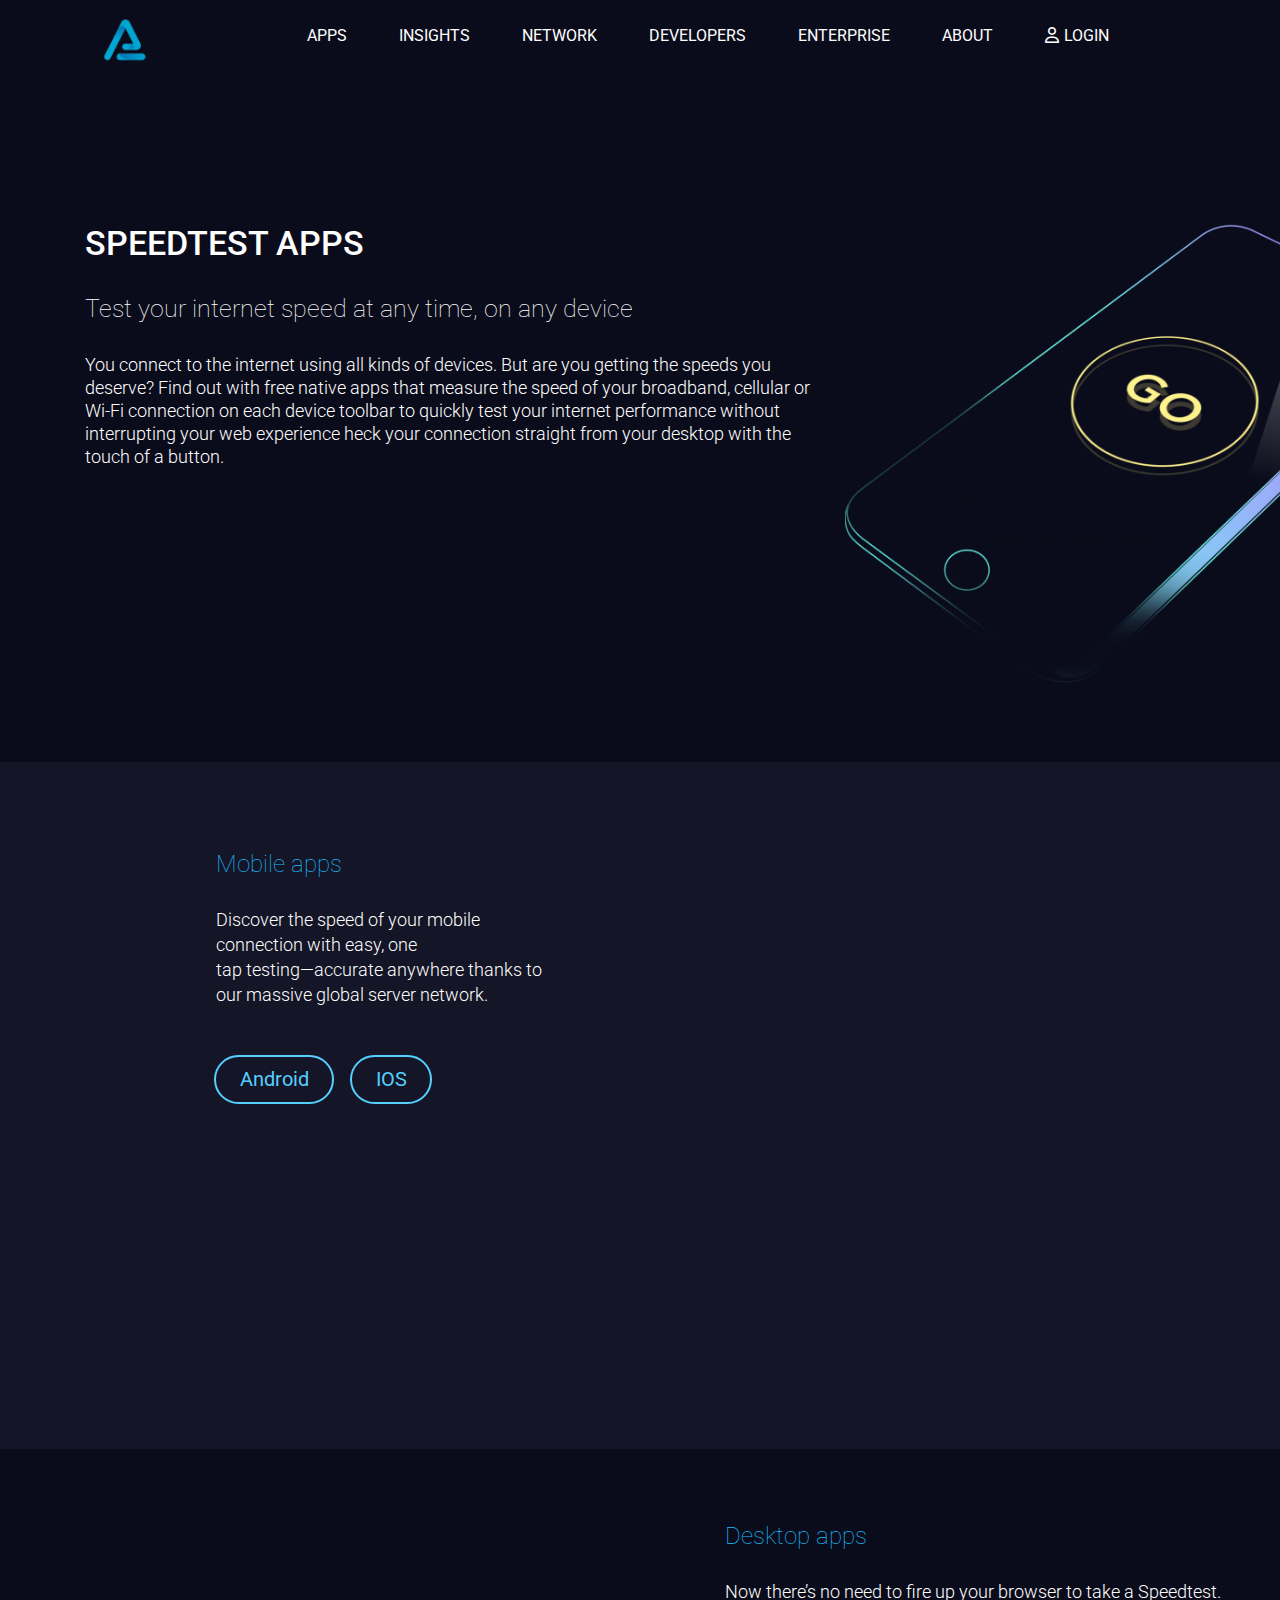
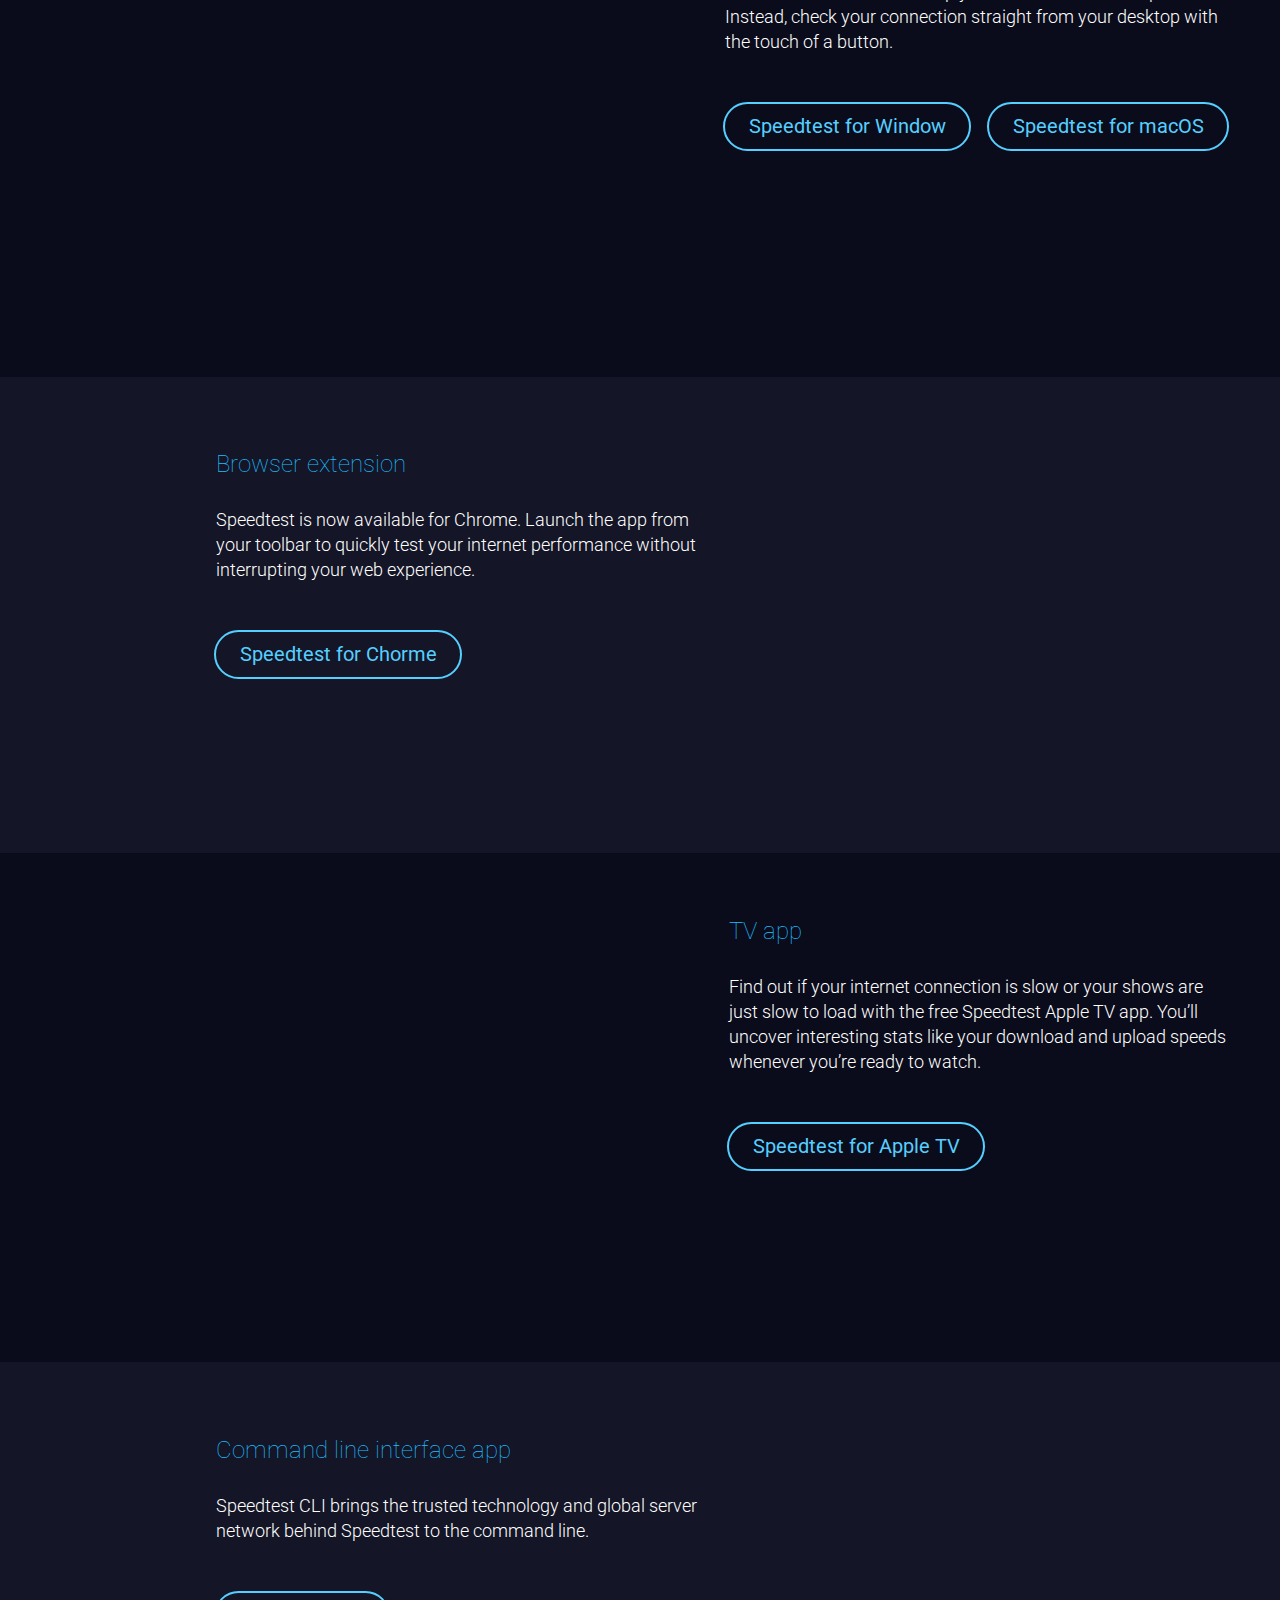
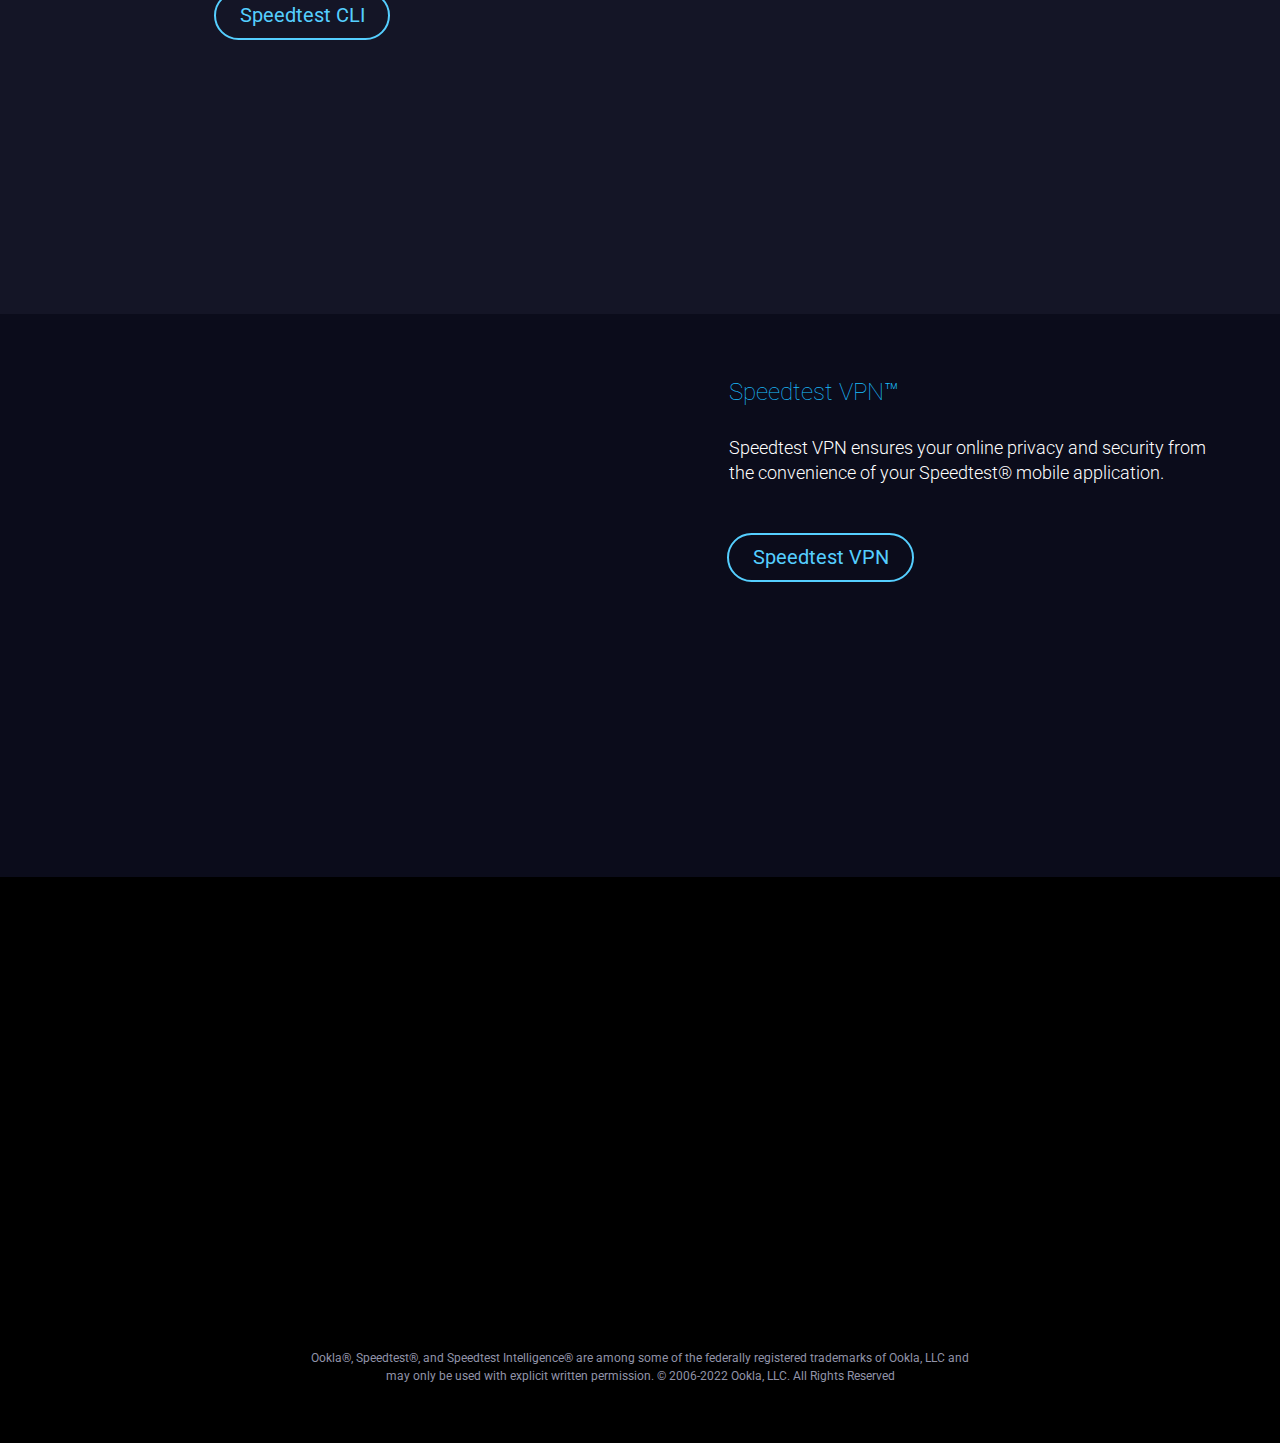
==== index.html @ 45ca272a "upload" ====
<!DOCTYPE html>
<html lang="en">

<head>
    <meta charset="UTF-8">
    <meta http-equiv="X-UA-Compatible" content="IE=edge">
    <meta name="viewport" content="width=device-width, initial-scale=1.0">
    <link rel="stylesheet" href="https://stackpath.bootstrapcdn.com/bootstrap/4.3.1/css/bootstrap.min.css" integrity="sha384-ggOyR0iXCbMQv3Xipma34MD+dH/1fQ784/j6cY/iJTQUOhcWr7x9JvoRxT2MZw1T" crossorigin="anonymous">
    <link href="https://unpkg.com/aos@2.3.1/dist/aos.css" rel="stylesheet">
    <link rel="preconnect" href="https://fonts.googleapis.com">
    <link rel="preconnect" href="https://fonts.gstatic.com" crossorigin>
    <link href="https://fonts.googleapis.com/css2?family=Roboto+Mono:ital,wght@0,100;0,700;1,100;1,600&family=Roboto:ital,wght@0,300;0,400;0,500;1,400&display=swap" rel="stylesheet">
    <link rel="stylesheet" href="https://cdnjs.cloudflare.com/ajax/libs/font-awesome/6.0.0-beta3/css/all.min.css">
    <link rel="stylesheet" href="asset/fonts/themify-icons/themify-icons.css">
    <script src="https://code.jquery.com/jquery-3.5.1.js"></script>
    <link rel="stylesheet" href="asset/css/reset.css">
    <link rel="stylesheet" href="asset/css/base.css">
    <link rel="stylesheet" href="asset/css/main.css">
    <link rel="stylesheet" href="asset/css/responsive.css">
    <script type="text/javascript" src="asset/js/app.js"></script>


    <title>Document</title>
</head>

<body>
    <div class="wrapper">
        <div class="header">
            <div class="container">
                <!-- <div class="row"> -->
                <div id="toggle" class="">
                    <i class="fa-solid fa-bars"></i>

                </div>
                <nav class="navbar">
                    <a href="index.html"> <img src="asset/img/icon.png" alt="" class="logo"></a>
                    <ul class="header__navbar">
                        <li class="header__navbar-item">
                            <a href="" class="header__navbar-item__link">apps
                            </a>
                            <ul class="category-list">
                                <li class="category-list__item"><a href="ios.html" class="category-list__item__link">IOS</a> </li>
                                <li class="category-list__item"><a href="android.html" class="category-list__item__link">Android</a> </li>
                                <li class="category-list__item"><a href="" class="category-list__item__link">Mac</a> </li>
                                <li class="category-list__item"><a href="" class="category-list__item__link">Windows</a> </li>
                                <li class="category-list__item"><a href="" class="category-list__item__link">Chrome</a> </li>
                                <li class="category-list__item"><a href="" class="category-list__item__link">Apple TV</a> </li>
                                <li class="category-list__item"><a href="" class="category-list__item__link">CLI</a> </li>
                                <li class="category-list__item"><a href="" class="category-list__item__link">VPN</a> </li>
                            </ul>

                        </li>
                        <li class="header__navbar-item"><a href="" class="header__navbar-item__link">insights
                        </a>
                            <ul class="category-list">
                                <li class="category-list__item"><a href="" class="category-list__item__link">Blogg</a> </li>
                                <li class="category-list__item"><a href="" class="category-list__item__link">Global Index</a> </li>
                                <li class="category-list__item"><a href="" class="category-list__item__link">Ookla 5G MAP</a> </li>

                            </ul>

                        </li>
                        <li class="header__navbar-item"><a href="" class="header__navbar-item__link">network</a></li>
                        <li class="header__navbar-item"> <a href="" class="header__navbar-item__link">developers</a></li>
                        <li class="header__navbar-item"><a href="" class="header__navbar-item__link">enterprise    </a>
                            <ul class="category-list">
                                <li class="category-list__item"><a href="" class="category-list__item__link">Speedtest</a> </li>
                                <li class="category-list__item"><a href="" class="category-list__item__link">Intelligence</a> </li>
                                <li class="category-list__item"><a href="" class="category-list__item__link">Cell Analytics</a> </li>
                                <li class="category-list__item"><a href="" class="category-list__item__link">Spatialbuzz</a> </li>
                                <li class="category-list__item"><a href="" class="category-list__item__link">Speedtest</a> </li>
                                <li class="category-list__item"><a href="" class="category-list__item__link">Embedded</a> </li>
                                <li class="category-list__item"><a href="" class="category-list__item__link">Speedtest SDK</a> </li>
                                <li class="category-list__item"><a href="" class="category-list__item__link">Cell Maps</a> </li>
                                <li class="category-list__item"><a href="" class="category-list__item__link">Tower Source</a> </li>
                                <li class="category-list__item"><a href="" class="category-list__item__link">Map Elements</a> </li>
                                <li class="category-list__item"><a href="" class="category-list__item__link">Partners & Programs</a> </li>
                                <li class="category-list__item"><a href="" class="category-list__item__link">Downdetector Enterprise</a> </li>
                            </ul>

                        </li>
                        <li class="header__navbar-item"> <a href="" class="header__navbar-item__link">about </a>
                            <ul class="category-list">
                                <li class="category-list__item"><a href="" class="category-list__item__link">Press</a></li>
                                <li class="category-list__item"><a href="" class="category-list__item__link">Knowledge Base</a></li>
                                <li class="category-list__item"><a href="" class="category-list__item__link">Advertise</a></li>
                                <li class="category-list__item"><a href="" class="category-list__item__link">Careers</a></li>

                            </ul>

                        </li>
                        <li class="header__navbar-item header__navbar-item-login">
                            <a href="" class="header__navbar-item__link">
                                <i class="far fa-user login__icon"></i>login</a>
                            <ul class="category-list">
                                <li class="category-list__item"><a href="" class="category-list__item__link">Results History</a></li>
                                <li class="category-list__item"><a href="" class="category-list__item__link">Settings</a></li>
                                <li class="category-list__item"><a href="" class="category-list__item__link">Help</a> </li>
                                <li class="category-list__item"><a href="" class="category-list__item__link">Create Account</a></li>
                            </ul>

                        </li>
                    </ul>

                </nav>
                <!-- <div class="nav__mobile">
                    
                </div>
                <div class="nav__overlay"></div> -->
            </div>


        </div>
        <div class="content">
            <div class="speedtest">
                <div class="container">
                    <div class="row">
                        <div class="col-8">
                            <div class="speedtest-about">
                                <h1>Speedtest Apps</h1>
                                <span> Test your internet speed at any time, on any device </span>
                                <p>
                                    You connect to the internet using all kinds of devices. But are you getting the speeds you deserve? Find out with free native apps that measure the speed of your broadband, cellular or Wi-Fi connection on each device toolbar to quickly test your internet
                                    performance without interrupting your web experience heck your connection straight from your desktop with the touch of a button.
                                </p>
                            </div>

                        </div>
                        <div class="col-4" data-aos="fade-left" data-aos-delay="500" class="imgs aos-init aos-animate">

                            <img src="asset/img/hero-phone-2x.png" width="589px" height="460px">
                        </div>
                    </div>
                </div>
            </div>
            <div class="mobile-app">
                <div class="container">
                    <div class="row">
                        <div class="col-4">
                            <h3 class="intro_h3">Mobile apps</h3>
                            <p class="intro_p">Discover the speed of your mobile connection with easy, one <br>tap testing—accurate anywhere thanks to our massive global server network.
                            </p>
                            <div class="ap">
                                <div class="android">
                                    <span>
                                        <a href=""> Android</a>
                                    </span>

                                </div>
                                <div class="ios">
                                    <span>
                                        <a href=""> IOS</a>
                                    </span>
                                </div>
                            </div>
                        </div>
                        <div class="col-8">
                            <div data-aos="fade-left" data-aos-delay="500" class="imgs1 aos-init aos-animate">
                                <img src="asset/img/mobile-2x.png" width="100%">
                            </div>
                        </div>
                    </div>
                </div>

            </div>
            <div class="desktop">
                <div class="container">
                    <div class="row">
                        <div class="col">
                            <div data-aos="fade-right" data-aos-delay="500" class="imgs2 aos-init aos-animate">
                                <img src="asset/img/desktop-2x.png" width="100%">
                            </div>
                        </div>
                        <div class="col">
                            <h3 class="intro_h3">Desktop apps</h3>
                            <p class="intro_p">
                                Now there’s no need to fire up your browser to take a Speedtest.
                                <br> Instead, check your connection straight from your desktop with
                                <br> the touch of a button.
                            </p>
                            <div class="ap">
                                <div class="btn-app">
                                    <span><a href="">Speedtest for Window</a> </span>
                                </div>
                                <div class="btn-app">
                                    <span><a href="">Speedtest for macOS</a></span>
                                </div>
                            </div>
                        </div>
                    </div>
                </div>
            </div>
            <div class="browser">
                <div class="container">
                    <div class="row">
                        <div class="col">
                            <h3 class="intro_h3">Browser extension</h3>
                            <p class="intro_p"> Speedtest is now available for Chrome. Launch the app from <br> your toolbar to quickly test your internet performance without <br>interrupting your web experience. </p>
                            <div class="ap">
                                <div class="btn-app">
                                    <span><a href="">Speedtest for Chorme</a> </span>
                                </div>
                            </div>
                        </div>
                        <div class="col">
                            <div data-aos="fade-left" data-aos-delay="500" class="imgs3 aos-init aos-animate">
                                <img src="asset/img/chrome-2x.png" width="490px" height="340px">
                            </div>
                        </div>
                    </div>
                </div>
            </div>
            <div class="tv">
                <div class="container">
                    <div class="row">
                        <div class="col">
                            <div data-aos="fade-right" data-aos-delay="500" class="imgs3 aos-init aos-animate">
                                <img src="asset/img/appleTV-2x.png" width="490px" height="340px">
                            </div>
                        </div>
                        <div class="col">
                            <h3 class="intro_h3">TV app</h3>
                            <p class="intro_p"> Find out if your internet connection is slow or your shows are <br> just slow to load with the free Speedtest Apple TV app. You’ll
                                <br>uncover interesting stats like your download and upload speeds <br>whenever you’re ready to watch.</p>
                            <div class="ap">
                                <div class="btn-app">
                                    <span><a href="">Speedtest for Apple TV</a> </span>
                                </div>
                            </div>
                        </div>

                    </div>
                </div>
            </div>
            <div class="command">
                <div class="container">
                    <div class="row">
                        <div class="col">
                            <h3 class="intro_h3">Command line interface app</h3>
                            <p class="intro_p">
                                Speedtest CLI brings the trusted technology and global server<br> network behind Speedtest to the command line.
                            </p>
                            <div class="ap">
                                <div class="btn-app">
                                    <span><a href="">Speedtest CLI</a> </span>
                                </div>
                            </div>
                        </div>
                        <div class="col">
                            <div data-aos="fade-left" data-aos-delay="500" class="imgs3 aos-init aos-animate">
                                <img src="asset/img/cli-2x.png" width="490px" height="340px">
                            </div>
                        </div>
                    </div>
                </div>
            </div>
            <div class="vpn">
                <div class="container">
                    <div class="row">
                        <div class="col">
                            <div data-aos="fade-right" data-aos-delay="500" class="imgs4 aos-init aos-animate">
                                <img src="asset/img/vpn-2x.png" width="200px" height="400px">
                            </div>
                        </div>
                        <div class="col">
                            <h3 class="intro_h3">Speedtest VPN™</h3>
                            <p class="intro_p"> Speedtest VPN ensures your online privacy and security from<br> the convenience of your Speedtest® mobile application.</p>
                            <div class="ap">
                                <div class="btn-app">
                                    <span><a href="">Speedtest VPN</a> </span>
                                </div>
                            </div>
                        </div>

                    </div>
                </div>
            </div>
        </div>
        <div class="footer">
            <div class="container">
                <div class="row">
                    <div class="col-3" data-aos="fade-up-left" data-aos-delay="500" class="imgs4 aos-init aos-animate">
                        <a href="" class="footer-h3">
                            <h3> Speedtest®</h3>
                        </a>
                        <ul class="footer-list-cat">
                            <li><a href="">Advertise</a></li>
                            <li><a href="">Ookla 5G Map™</a></li>
                            <li><a href="">Ookla Insights™</a></li>
                            <li><a href="">Speedtest Awards™</a></li>
                            <li><a href="">Speedtest Global Index™</a></li>
                            <li><a href="">Speedtest Servers™</a></li>
                        </ul>
                        <div class="footer-icon">
                            <a href=""> <i class="fab fa-twitter"></i> Twitter </a>
                            <a href=""> <i class="fab fa-facebook-f"></i> Facebook</a>
                        </div>
                    </div>
                    <div class="col-3" data-aos="fade-up-left" data-aos-delay="500" class="imgs4 aos-init aos-animate">
                        <a href="" class="footer-h3">
                            <h3> Apps</h3>
                        </a>
                        <ul class="footer-list-cat">
                            <li><a href="">Android</a></li>
                            <li><a href="">Apple TV</a></li>
                            <li><a href="">CLI</a></li>
                            <li><a href="">Google Chrome</a></li>
                            <li><a href="">IOS</a></li>
                            <li><a href="">macOS</a></li>
                            <li><a href="">Windows</a></li>
                            <li><a href="">Speedtest VPN™</a></li>
                        </ul>
                    </div>
                    <div class="col-3" data-aos="fade-up-left" data-aos-delay="500" class="imgs4 aos-init aos-animate">
                        <a href="" class="footer-h3">
                            <h3> Account</h3>
                        </a>
                        <ul class="footer-list-cat">
                            <li><a href="">Results History</a></li>
                            <li><a href="">Settings</a></li>
                            <li><a href="">Help</a></li>
                        </ul>
                        <a href="" class="footer-h3">
                            <h3> Enterprise</h3>
                        </a>

                        <ul class="footer-list-cat">
                            <li><a href="">Ookla® Solutions</a></li>
                            <li><a href="">Partnerships & Programs</a></li>
                        </ul>
                        <a href="" class="footer-h3">
                            <h3> Ookla® Brands</h3>
                        </a>

                        <ul class="footer-list-cat">
                            <li><a href="">Downdetector®</a></li>
                        </ul>
                    </div>
                    <div class="col-3" data-aos="fade-up-left" data-aos-delay="500" class="imgs4 aos-init aos-animate">
                        <a href="">
                            <h3> Ookla®</h3>
                        </a>

                        <ul class="footer-list-cat">
                            <li><a href="">About</a></li>
                            <li><a href="">Ookla for Good</a></li>
                            <li><a href="">Careers</a></li>
                            <li><a href="">Press</a></li>
                        </ul>
                        <a href="" class="footer-h3">
                            <h3> LANGUAGE</h3>
                        </a>

                        <ul class="footer-list-cat language">
                            <li>
                                <a href="">AR</a>
                                <a href="">DE</a>
                                <a href="">EN</a>
                                <a href="">ES</a>
                                <a href="">FR</a>
                                <a href="">ID</a>
                                <a href="">IT</a>
                            </li>
                            <li>
                                <a href="">JA</a>
                                <a href="">KO</a>
                                <a href="">NL</a>
                                <a href="">PL</a>
                                <a href="">PT</a>
                                <a href="">RU</a>
                                <a href="">SV</a>
                            </li>
                            <li>
                                <a href="">TH</a>
                                <a href="">zh-Hans</a>
                                <a href="">zh-Hant</a>
                            </li>

                        </ul>
                        <a href="" class="footer-h3">
                            <h3> Ziff Davis</h3>
                        </a>

                        <ul class="footer-list-cat ziff">
                            <li>
                                <a href="">IGN</a>
                                <a href="">PCMag</a>
                            </li>
                            <li>
                                <a href="">ExtremeTech</a>
                                <a href="">Geek</a>
                            </li>
                            <li>
                                <a href="">Toolblox</a>
                                <a href="">AslMen</a>
                            </li>
                            <li><a href="">Offers.com</a></li>
                        </ul>
                    </div>

                </div>

            </div>

            <div class="copy-right">
                <p>Ookla®, Speedtest®, and Speedtest Intelligence® are among some of the federally registered trademarks of Ookla, LLC and <br> may only be used with explicit written permission. © 2006-2022 Ookla, LLC. All Rights Reserved</p>
            </div>

        </div>



    </div>









    <!-- <script src="https://code.jquery.com/jquery-3.6.0.slim.min.js" integrity="sha256-u7e5khyithlIdTpu22PHhENmPcRdFiHRjhAuHcs05RI=" crossorigin="anonymous"></script> -->
    <script src="https://unpkg.com/aos@2.3.1/dist/aos.js"></script>
    <script>
        AOS.init({
            offset: 200,
            duration: 600,
            easing: 'ease-in-sine',
            delay: 100,
        });
    </script>
    <script src="https://cdnjs.cloudflare.com/ajax/libs/popper.js/1.14.7/umd/popper.min.js" integrity="sha384-UO2eT0CpHqdSJQ6hJty5KVphtPhzWj9WO1clHTMGa3JDZwrnQq4sF86dIHNDz0W1" crossorigin="anonymous"></script>
    <script src="https://stackpath.bootstrapcdn.com/bootstrap/4.3.1/js/bootstrap.min.js" integrity="sha384-JjSmVgyd0p3pXB1rRibZUAYoIIy6OrQ6VrjIEaFf/nJGzIxFDsf4x0xIM+B07jRM" crossorigin="anonymous"></script>
    <!-- <script src="asset/js/app.js"></script> -->
</body>

</html>
---- asset/fonts/themify-icons/themify-icons.css ----
@font-face {
	font-family: 'themify';
	src:url('fonts/themify.eot?-fvbane');
	src:url('fonts/themify.eot?#iefix-fvbane') format('embedded-opentype'),
		url('fonts/themify.woff?-fvbane') format('woff'),
		url('fonts/themify.ttf?-fvbane') format('truetype'),
		url('fonts/themify.svg?-fvbane#themify') format('svg');
	font-weight: normal;
	font-style: normal;
}

[class^="ti-"], [class*=" ti-"] {
	font-family: 'themify';
	speak: none;
	font-style: normal;
	font-weight: normal;
	font-variant: normal;
	text-transform: none;
	line-height: 1;

	/* Better Font Rendering =========== */
	-webkit-font-smoothing: antialiased;
	-moz-osx-font-smoothing: grayscale;
}

.ti-wand:before {
	content: "\e600";
}
.ti-volume:before {
	content: "\e601";
}
.ti-user:before {
	content: "\e602";
}
.ti-unlock:before {
	content: "\e603";
}
.ti-unlink:before {
	content: "\e604";
}
.ti-trash:before {
	content: "\e605";
}
.ti-thought:before {
	content: "\e606";
}
.ti-target:before {
	content: "\e607";
}
.ti-tag:before {
	content: "\e608";
}
.ti-tablet:before {
	content: "\e609";
}
.ti-star:before {
	content: "\e60a";
}
.ti-spray:before {
	content: "\e60b";
}
.ti-signal:before {
	content: "\e60c";
}
.ti-shopping-cart:before {
	content: "\e60d";
}
.ti-shopping-cart-full:before {
	content: "\e60e";
}
.ti-settings:before {
	content: "\e60f";
}
.ti-search:before {
	content: "\e610";
}
.ti-zoom-in:before {
	content: "\e611";
}
.ti-zoom-out:before {
	content: "\e612";
}
.ti-cut:before {
	content: "\e613";
}
.ti-ruler:before {
	content: "\e614";
}
.ti-ruler-pencil:before {
	content: "\e615";
}
.ti-ruler-alt:before {
	content: "\e616";
}
.ti-bookmark:before {
	content: "\e617";
}
.ti-bookmark-alt:before {
	content: "\e618";
}
.ti-reload:before {
	content: "\e619";
}
.ti-plus:before {
	content: "\e61a";
}
.ti-pin:before {
	content: "\e61b";
}
.ti-pencil:before {
	content: "\e61c";
}
.ti-pencil-alt:before {
	content: "\e61d";
}
.ti-paint-roller:before {
	content: "\e61e";
}
.ti-paint-bucket:before {
	content: "\e61f";
}
.ti-na:before {
	content: "\e620";
}
.ti-mobile:before {
	content: "\e621";
}
.ti-minus:before {
	content: "\e622";
}
.ti-medall:before {
	content: "\e623";
}
.ti-medall-alt:before {
	content: "\e624";
}
.ti-marker:before {
	content: "\e625";
}
.ti-marker-alt:before {
	content: "\e626";
}
.ti-arrow-up:before {
	content: "\e627";
}
.ti-arrow-right:before {
	content: "\e628";
}
.ti-arrow-left:before {
	content: "\e629";
}
.ti-arrow-down:before {
	content: "\e62a";
}
.ti-lock:before {
	content: "\e62b";
}
.ti-location-arrow:before {
	content: "\e62c";
}
.ti-link:before {
	content: "\e62d";
}
.ti-layout:before {
	content: "\e62e";
}
.ti-layers:before {
	content: "\e62f";
}
.ti-layers-alt:before {
	content: "\e630";
}
.ti-key:before {
	content: "\e631";
}
.ti-import:before {
	content: "\e632";
}
.ti-image:before {
	content: "\e633";
}
.ti-heart:before {
	content: "\e634";
}
.ti-heart-broken:before {
	content: "\e635";
}
.ti-hand-stop:before {
	content: "\e636";
}
.ti-hand-open:before {
	content: "\e637";
}
.ti-hand-drag:before {
	content: "\e638";
}
.ti-folder:before {
	content: "\e639";
}
.ti-flag:before {
	content: "\e63a";
}
.ti-flag-alt:before {
	content: "\e63b";
}
.ti-flag-alt-2:before {
	content: "\e63c";
}
.ti-eye:before {
	content: "\e63d";
}
.ti-export:before {
	content: "\e63e";
}
.ti-exchange-vertical:before {
	content: "\e63f";
}
.ti-desktop:before {
	content: "\e640";
}
.ti-cup:before {
	content: "\e641";
}
.ti-crown:before {
	content: "\e642";
}
.ti-comments:before {
	content: "\e643";
}
.ti-comment:before {
	content: "\e644";
}
.ti-comment-alt:before {
	content: "\e645";
}
.ti-close:before {
	content: "\e646";
}
.ti-clip:before {
	content: "\e647";
}
.ti-angle-up:before {
	content: "\e648";
}
.ti-angle-right:before {
	content: "\e649";
}
.ti-angle-left:before {
	content: "\e64a";
}
.ti-angle-down:before {
	content: "\e64b";
}
.ti-check:before {
	content: "\e64c";
}
.ti-check-box:before {
	content: "\e64d";
}
.ti-camera:before {
	content: "\e64e";
}
.ti-announcement:before {
	content: "\e64f";
}
.ti-brush:before {
	content: "\e650";
}
.ti-briefcase:before {
	content: "\e651";
}
.ti-bolt:before {
	content: "\e652";
}
.ti-bolt-alt:before {
	content: "\e653";
}
.ti-blackboard:before {
	content: "\e654";
}
.ti-bag:before {
	content: "\e655";
}
.ti-move:before {
	content: "\e656";
}
.ti-arrows-vertical:before {
	content: "\e657";
}
.ti-arrows-horizontal:before {
	content: "\e658";
}
.ti-fullscreen:before {
	content: "\e659";
}
.ti-arrow-top-right:before {
	content: "\e65a";
}
.ti-arrow-top-left:before {
	content: "\e65b";
}
.ti-arrow-circle-up:before {
	content: "\e65c";
}
.ti-arrow-circle-right:before {
	content: "\e65d";
}
.ti-arrow-circle-left:before {
	content: "\e65e";
}
.ti-arrow-circle-down:before {
	content: "\e65f";
}
.ti-angle-double-up:before {
	content: "\e660";
}
.ti-angle-double-right:before {
	content: "\e661";
}
.ti-angle-double-left:before {
	content: "\e662";
}
.ti-angle-double-down:before {
	content: "\e663";
}
.ti-zip:before {
	content: "\e664";
}
.ti-world:before {
	content: "\e665";
}
.ti-wheelchair:before {
	content: "\e666";
}
.ti-view-list:before {
	content: "\e667";
}
.ti-view-list-alt:before {
	content: "\e668";
}
.ti-view-grid:before {
	content: "\e669";
}
.ti-uppercase:before {
	content: "\e66a";
}
.ti-upload:before {
	content: "\e66b";
}
.ti-underline:before {
	content: "\e66c";
}
.ti-truck:before {
	content: "\e66d";
}
.ti-timer:before {
	content: "\e66e";
}
.ti-ticket:before {
	content: "\e66f";
}
.ti-thumb-up:before {
	content: "\e670";
}
.ti-thumb-down:before {
	content: "\e671";
}
.ti-text:before {
	content: "\e672";
}
.ti-stats-up:before {
	content: "\e673";
}
.ti-stats-down:before {
	content: "\e674";
}
.ti-split-v:before {
	content: "\e675";
}
.ti-split-h:before {
	content: "\e676";
}
.ti-smallcap:before {
	content: "\e677";
}
.ti-shine:before {
	content: "\e678";
}
.ti-shift-right:before {
	content: "\e679";
}
.ti-shift-left:before {
	content: "\e67a";
}
.ti-shield:before {
	content: "\e67b";
}
.ti-notepad:before {
	content: "\e67c";
}
.ti-server:before {
	content: "\e67d";
}
.ti-quote-right:before {
	content: "\e67e";
}
.ti-quote-left:before {
	content: "\e67f";
}
.ti-pulse:before {
	content: "\e680";
}
.ti-printer:before {
	content: "\e681";
}
.ti-power-off:before {
	content: "\e682";
}
.ti-plug:before {
	content: "\e683";
}
.ti-pie-chart:before {
	content: "\e684";
}
.ti-paragraph:before {
	content: "\e685";
}
.ti-panel:before {
	content: "\e686";
}
.ti-package:before {
	content: "\e687";
}
.ti-music:before {
	content: "\e688";
}
.ti-music-alt:before {
	content: "\e689";
}
.ti-mouse:before {
	content: "\e68a";
}
.ti-mouse-alt:before {
	content: "\e68b";
}
.ti-money:before {
	content: "\e68c";
}
.ti-microphone:before {
	content: "\e68d";
}
.ti-menu:before {
	content: "\e68e";
}
.ti-menu-alt:before {
	content: "\e68f";
}
.ti-map:before {
	content: "\e690";
}
.ti-map-alt:before {
	content: "\e691";
}
.ti-loop:before {
	content: "\e692";
}
.ti-location-pin:before {
	content: "\e693";
}
.ti-list:before {
	content: "\e694";
}
.ti-light-bulb:before {
	content: "\e695";
}
.ti-Italic:before {
	content: "\e696";
}
.ti-info:before {
	content: "\e697";
}
.ti-infinite:before {
	content: "\e698";
}
.ti-id-badge:before {
	content: "\e699";
}
.ti-hummer:before {
	content: "\e69a";
}
.ti-home:before {
	content: "\e69b";
}
.ti-help:before {
	content: "\e69c";
}
.ti-headphone:before {
	content: "\e69d";
}
.ti-harddrives:before {
	content: "\e69e";
}
.ti-harddrive:before {
	content: "\e69f";
}
.ti-gift:before {
	content: "\e6a0";
}
.ti-game:before {
	content: "\e6a1";
}
.ti-filter:before {
	content: "\e6a2";
}
.ti-files:before {
	content: "\e6a3";
}
.ti-file:before {
	content: "\e6a4";
}
.ti-eraser:before {
	content: "\e6a5";
}
.ti-envelope:before {
	content: "\e6a6";
}
.ti-download:before {
	content: "\e6a7";
}
.ti-direction:before {
	content: "\e6a8";
}
.ti-direction-alt:before {
	content: "\e6a9";
}
.ti-dashboard:before {
	content: "\e6aa";
}
.ti-control-stop:before {
	content: "\e6ab";
}
.ti-control-shuffle:before {
	content: "\e6ac";
}
.ti-control-play:before {
	content: "\e6ad";
}
.ti-control-pause:before {
	content: "\e6ae";
}
.ti-control-forward:before {
	content: "\e6af";
}
.ti-control-backward:before {
	content: "\e6b0";
}
.ti-cloud:before {
	content: "\e6b1";
}
.ti-cloud-up:before {
	content: "\e6b2";
}
.ti-cloud-down:before {
	content: "\e6b3";
}
.ti-clipboard:before {
	content: "\e6b4";
}
.ti-car:before {
	content: "\e6b5";
}
.ti-calendar:before {
	content: "\e6b6";
}
.ti-book:before {
	content: "\e6b7";
}
.ti-bell:before {
	content: "\e6b8";
}
.ti-basketball:before {
	content: "\e6b9";
}
.ti-bar-chart:before {
	content: "\e6ba";
}
.ti-bar-chart-alt:before {
	content: "\e6bb";
}
.ti-back-right:before {
	content: "\e6bc";
}
.ti-back-left:before {
	content: "\e6bd";
}
.ti-arrows-corner:before {
	content: "\e6be";
}
.ti-archive:before {
	content: "\e6bf";
}
.ti-anchor:before {
	content: "\e6c0";
}
.ti-align-right:before {
	content: "\e6c1";
}
.ti-align-left:before {
	content: "\e6c2";
}
.ti-align-justify:before {
	content: "\e6c3";
}
.ti-align-center:before {
	content: "\e6c4";
}
.ti-alert:before {
	content: "\e6c5";
}
.ti-alarm-clock:before {
	content: "\e6c6";
}
.ti-agenda:before {
	content: "\e6c7";
}
.ti-write:before {
	content: "\e6c8";
}
.ti-window:before {
	content: "\e6c9";
}
.ti-widgetized:before {
	content: "\e6ca";
}
.ti-widget:before {
	content: "\e6cb";
}
.ti-widget-alt:before {
	content: "\e6cc";
}
.ti-wallet:before {
	content: "\e6cd";
}
.ti-video-clapper:before {
	content: "\e6ce";
}
.ti-video-camera:before {
	content: "\e6cf";
}
.ti-vector:before {
	content: "\e6d0";
}
.ti-themify-logo:before {
	content: "\e6d1";
}
.ti-themify-favicon:before {
	content: "\e6d2";
}
.ti-themify-favicon-alt:before {
	content: "\e6d3";
}
.ti-support:before {
	content: "\e6d4";
}
.ti-stamp:before {
	content: "\e6d5";
}
.ti-split-v-alt:before {
	content: "\e6d6";
}
.ti-slice:before {
	content: "\e6d7";
}
.ti-shortcode:before {
	content: "\e6d8";
}
.ti-shift-right-alt:before {
	content: "\e6d9";
}
.ti-shift-left-alt:before {
	content: "\e6da";
}
.ti-ruler-alt-2:before {
	content: "\e6db";
}
.ti-receipt:before {
	content: "\e6dc";
}
.ti-pin2:before {
	content: "\e6dd";
}
.ti-pin-alt:before {
	content: "\e6de";
}
.ti-pencil-alt2:before {
	content: "\e6df";
}
.ti-palette:before {
	content: "\e6e0";
}
.ti-more:before {
	content: "\e6e1";
}
.ti-more-alt:before {
	content: "\e6e2";
}
.ti-microphone-alt:before {
	content: "\e6e3";
}
.ti-magnet:before {
	content: "\e6e4";
}
.ti-line-double:before {
	content: "\e6e5";
}
.ti-line-dotted:before {
	content: "\e6e6";
}
.ti-line-dashed:before {
	content: "\e6e7";
}
.ti-layout-width-full:before {
	content: "\e6e8";
}
.ti-layout-width-default:before {
	content: "\e6e9";
}
.ti-layout-width-default-alt:before {
	content: "\e6ea";
}
.ti-layout-tab:before {
	content: "\e6eb";
}
.ti-layout-tab-window:before {
	content: "\e6ec";
}
.ti-layout-tab-v:before {
	content: "\e6ed";
}
.ti-layout-tab-min:before {
	content: "\e6ee";
}
.ti-layout-slider:before {
	content: "\e6ef";
}
.ti-layout-slider-alt:before {
	content: "\e6f0";
}
.ti-layout-sidebar-right:before {
	content: "\e6f1";
}
.ti-layout-sidebar-none:before {
	content: "\e6f2";
}
.ti-layout-sidebar-left:before {
	content: "\e6f3";
}
.ti-layout-placeholder:before {
	content: "\e6f4";
}
.ti-layout-menu:before {
	content: "\e6f5";
}
.ti-layout-menu-v:before {
	content: "\e6f6";
}
.ti-layout-menu-separated:before {
	content: "\e6f7";
}
.ti-layout-menu-full:before {
	content: "\e6f8";
}
.ti-layout-media-right-alt:before {
	content: "\e6f9";
}
.ti-layout-media-right:before {
	content: "\e6fa";
}
.ti-layout-media-overlay:before {
	content: "\e6fb";
}
.ti-layout-media-overlay-alt:before {
	content: "\e6fc";
}
.ti-layout-media-overlay-alt-2:before {
	content: "\e6fd";
}
.ti-layout-media-left-alt:before {
	content: "\e6fe";
}
.ti-layout-media-left:before {
	content: "\e6ff";
}
.ti-layout-media-center-alt:before {
	content: "\e700";
}
.ti-layout-media-center:before {
	content: "\e701";
}
.ti-layout-list-thumb:before {
	content: "\e702";
}
.ti-layout-list-thumb-alt:before {
	content: "\e703";
}
.ti-layout-list-post:before {
	content: "\e704";
}
.ti-layout-list-large-image:before {
	content: "\e705";
}
.ti-layout-line-solid:before {
	content: "\e706";
}
.ti-layout-grid4:before {
	content: "\e707";
}
.ti-layout-grid3:before {
	content: "\e708";
}
.ti-layout-grid2:before {
	content: "\e709";
}
.ti-layout-grid2-thumb:before {
	content: "\e70a";
}
.ti-layout-cta-right:before {
	content: "\e70b";
}
.ti-layout-cta-left:before {
	content: "\e70c";
}
.ti-layout-cta-center:before {
	content: "\e70d";
}
.ti-layout-cta-btn-right:before {
	content: "\e70e";
}
.ti-layout-cta-btn-left:before {
	content: "\e70f";
}
.ti-layout-column4:before {
	content: "\e710";
}
.ti-layout-column3:before {
	content: "\e711";
}
.ti-layout-column2:before {
	content: "\e712";
}
.ti-layout-accordion-separated:before {
	content: "\e713";
}
.ti-layout-accordion-merged:before {
	content: "\e714";
}
.ti-layout-accordion-list:before {
	content: "\e715";
}
.ti-ink-pen:before {
	content: "\e716";
}
.ti-info-alt:before {
	content: "\e717";
}
.ti-help-alt:before {
	content: "\e718";
}
.ti-headphone-alt:before {
	content: "\e719";
}
.ti-hand-point-up:before {
	content: "\e71a";
}
.ti-hand-point-right:before {
	content: "\e71b";
}
.ti-hand-point-left:before {
	content: "\e71c";
}
.ti-hand-point-down:before {
	content: "\e71d";
}
.ti-gallery:before {
	content: "\e71e";
}
.ti-face-smile:before {
	content: "\e71f";
}
.ti-face-sad:before {
	content: "\e720";
}
.ti-credit-card:before {
	content: "\e721";
}
.ti-control-skip-forward:before {
	content: "\e722";
}
.ti-control-skip-backward:before {
	content: "\e723";
}
.ti-control-record:before {
	content: "\e724";
}
.ti-control-eject:before {
	content: "\e725";
}
.ti-comments-smiley:before {
	content: "\e726";
}
.ti-brush-alt:before {
	content: "\e727";
}
.ti-youtube:before {
	content: "\e728";
}
.ti-vimeo:before {
	content: "\e729";
}
.ti-twitter:before {
	content: "\e72a";
}
.ti-time:before {
	content: "\e72b";
}
.ti-tumblr:before {
	content: "\e72c";
}
.ti-skype:before {
	content: "\e72d";
}
.ti-share:before {
	content: "\e72e";
}
.ti-share-alt:before {
	content: "\e72f";
}
.ti-rocket:before {
	content: "\e730";
}
.ti-pinterest:before {
	content: "\e731";
}
.ti-new-window:before {
	content: "\e732";
}
.ti-microsoft:before {
	content: "\e733";
}
.ti-list-ol:before {
	content: "\e734";
}
.ti-linkedin:before {
	content: "\e735";
}
.ti-layout-sidebar-2:before {
	content: "\e736";
}
.ti-layout-grid4-alt:before {
	content: "\e737";
}
.ti-layout-grid3-alt:before {
	content: "\e738";
}
.ti-layout-grid2-alt:before {
	content: "\e739";
}
.ti-layout-column4-alt:before {
	content: "\e73a";
}
.ti-layout-column3-alt:before {
	content: "\e73b";
}
.ti-layout-column2-alt:before {
	content: "\e73c";
}
.ti-instagram:before {
	content: "\e73d";
}
.ti-google:before {
	content: "\e73e";
}
.ti-github:before {
	content: "\e73f";
}
.ti-flickr:before {
	content: "\e740";
}
.ti-facebook:before {
	content: "\e741";
}
.ti-dropbox:before {
	content: "\e742";
}
.ti-dribbble:before {
	content: "\e743";
}
.ti-apple:before {
	content: "\e744";
}
.ti-android:before {
	content: "\e745";
}
.ti-save:before {
	content: "\e746";
}
.ti-save-alt:before {
	content: "\e747";
}
.ti-yahoo:before {
	content: "\e748";
}
.ti-wordpress:before {
	content: "\e749";
}
.ti-vimeo-alt:before {
	content: "\e74a";
}
.ti-twitter-alt:before {
	content: "\e74b";
}
.ti-tumblr-alt:before {
	content: "\e74c";
}
.ti-trello:before {
	content: "\e74d";
}
.ti-stack-overflow:before {
	content: "\e74e";
}
.ti-soundcloud:before {
	content: "\e74f";
}
.ti-sharethis:before {
	content: "\e750";
}
.ti-sharethis-alt:before {
	content: "\e751";
}
.ti-reddit:before {
	content: "\e752";
}
.ti-pinterest-alt:before {
	content: "\e753";
}
.ti-microsoft-alt:before {
	content: "\e754";
}
.ti-linux:before {
	content: "\e755";
}
.ti-jsfiddle:before {
	content: "\e756";
}
.ti-joomla:before {
	content: "\e757";
}
.ti-html5:before {
	content: "\e758";
}
.ti-flickr-alt:before {
	content: "\e759";
}
.ti-email:before {
	content: "\e75a";
}
.ti-drupal:before {
	content: "\e75b";
}
.ti-dropbox-alt:before {
	content: "\e75c";
}
.ti-css3:before {
	content: "\e75d";
}
.ti-rss:before {
	content: "\e75e";
}
.ti-rss-alt:before {
	content: "\e75f";
}
---- asset/css/base.css ----
:root {
    --white-color: #fff;
    --black-color: #000;
    --text-color: #333;
    --primary-color: rgb(11, 12, 27);
    --blue-color: #1cbfff;
    --border-color: #dbdbdb;
    --header-height: 120px;
    --navbar-height: 36px;
    --header-width-search-height: calc(var(--header-height) - var(--navbar-height));
    --start-gold-color: #FFCe3e;
}

button {
    background: none;
}

* {
    box-sizing: inherit;
}

html {
    font-size: 62.5%;
    font-family: 'Roboto', sans-serif;
    font-family: 'Roboto Mono', monospace;
    box-sizing: border-box;
    color: #000;
}

.grid {
    width: 1200px;
    max-width: 100%;
    margin: 0 auto;
}

.grid__full-with {
    width: 100%;
}

.grid__row {
    display: flex;
    flex-wrap: wrap;
    margin-left: -5px;
    margin-right: -5px;
}

.grid__column-2 {
    padding-left: 5px;
    padding-right: 5px;
    width: 16.6667%;
}

.grid__column-10 {
    padding-left: 5px;
    padding-right: 5px;
    width: 83.3334%;
}

.grid__columnn-2-4 {
    padding-left: 5px;
    padding-right: 5px;
    width: 20%;
}

.p-5 {
    padding: 0px 5px;
}


/* Animation */

@keyframes fadeIn {
    from {
        opacity: 0;
    }
    to {
        opacity: 1;
    }
}

@keyframes growth {
    from {
        transform: scale(var(--growth-from));
    }
    to {
        transform: scale(var( --growth-to));
    }
}

.modal {
    position: fixed;
    top: 0;
    right: 0;
    left: 0;
    bottom: 0;
    display: flex;
    animation: fadeIn linear 0.1s;
    display: none;
}

.modal__overlay {
    width: 100%;
    position: absolute;
    height: 100%;
    background-color: rgba(0, 0, 0, 0.4);
    display: none;
}

.modal__body {
    --growth-from: 0.7;
    --growth-to: 1;
    margin: auto;
    position: relative;
    z-index: 1;
    animation: growth linear 0.1s;
}


/* Button style */

.btn-app {
    border-color: #55cfff;
    border-radius: 100px;
    border-style: solid;
    border-width: 2px;
    margin: 0px 8px 8px;
    padding: 7.6px 23.6px;
    text-align: center;
}

.btn {
    min-width: 124px;
    height: 36px;
    text-decoration: none;
    border: none;
    border-radius: 2px;
    font-size: 1.5rem;
    padding: 0;
    color: var(--text-color);
    cursor: pointer;
    display: inline-flex;
    justify-content: center;
    align-items: center;
    background-color: var(--white-color);
}

.btn.btn--normal:hover {
    background-color: rgba(0, 0, 0, 0.05);
}

.btn.btn--primary {
    background-color: var(--primary-color);
    color: var(--white-color);
}

.btn.btn--disabled {
    color: #949494;
    cursor: default;
    background-color: #c3c3c3c3;
}

.btn.btn--size-s {
    height: 32px;
    font-size: 12px;
    padding: 0px 8px;
}


/* Selecttion */

.select-input {
    min-width: 200px;
    height: 34px;
    padding: 0 12px;
    border-radius: 2px;
    background-color: var(--white-color);
    display: flex;
    align-items: center;
    justify-content: space-between;
    font-size: 1.4rem;
    position: relative;
    z-index: 1;
}

.select-input::after {
    content: "";
    height: 4px;
    color: red;
    position: absolute;
    width: 100%;
    top: 100%;
}

.select-input:hover .select-input__list {
    display: block;
}

.slect-input__label {
    font-size: 1.4rem;
}

.slect-input__icon {
    font-size: 1.3rem;
    color: rgba(131, 131, 131);
    position: relative;
    top: 1px;
}

.select-input__list {
    position: absolute;
    left: 0;
    right: 0;
    top: 22px;
    border-radius: 2px;
    background-color: var(--white-color);
    padding: 8px 16px;
    list-style: none;
    display: none;
}

.select-input__item {}

.select-input__link {
    display: block;
    padding: 5px 0px;
    text-decoration: none;
    font-size: 1.4rem;
    color: var(--text-color);
}

.select-input__link:hover {
    color: var(--primary-color);
}


/* pagination */

.pagination {
    display: flex;
    align-items: center;
    justify-content: center;
    list-style: none;
}

.pagination-item {
    border-radius: 2px;
    margin: 0 10px;
}

.pagination-item__link {
    text-decoration: none;
    font-size: 1.8rem;
    color: #939393;
    font-weight: 400;
    min-width: 40px;
    --height: 30px;
    height: var(--height);
    display: block;
    line-height: var(--height);
    text-align: center;
    border-radius: 2px;
}

.pagination-item__link:hover {
    background-color: #ed5c3f;
}

.pagination-item__active {
    background-color: var(--primary-color);
}

.pagination-item__active a {
    color: var(--white-color);
}


/* footer */

.footer {
    border-top: 4px solid var(--primary-color);
    padding-top: 16px;
    background-color: var(--white-color);
}

.footer__heading {
    font-size: 1.4rem;
    text-transform: uppercase;
    color: var(--text-color);
}

.footer__list {
    list-style: none;
    padding-left: 0;
}

.footer-item__link {
    display: block;
    color: #737373;
    text-decoration: none;
    font-size: 1.3rem;
    padding: 10px 0;
    display: flex;
    align-items: center;
}

.footer-item__link:hover {
    color: var(--primary-color);
}

.footer-item__icon {
    font-size: 1.6rem;
    margin-top: -1px;
    margin-right: 8px;
}

.footer__download {
    display: flex;
}

.footer__download-qr {
    width: 80px;
    object-fit: contain;
    border: 1px solid var(--border-color);
}

.footer__download-apps {
    margin-left: 16px;
    display: flex;
    flex-direction: column;
    justify-content: center;
    flex: 1;
}

.footer__download-apps img {
    height: 16px;
    margin-bottom: 5px;
}

.footer__bottom {
    background-color: #f5f5f5;
    padding: 8px 0;
    margin-top: 24px;
}

.footer-text {
    text-align: center;
    font-size: 1.2rem;
}
---- asset/css/main.css ----
.wrapper {
    background-color: var(--primary-color);
    overflow: hidden;
}

.intro_h3 {
    color: #1cbfff;
    font-weight: 100;
    font-size: 24px;
}

.intro_p {
    margin-top: 28px;
    font-size: 18px;
    color: #fff;
    line-height: 25px;
    font-weight: 300;
}

.header {
    /* background-color: # */
}

.navbar {
    /* display: flex; */
}

.nav__overlay {
    position: fixed;
    top: 0;
    right: 0;
    bottom: 0;
    left: 0;
    background-color: rgba(0, 0, 0, 0.7);
    z-index: 2;
}

#toggle {
    display: none;
    /* background: #353b48; */
    color: #fff;
    text-align: right;
    padding: 10px;
    font-size: 20px;
    cursor: pointer;
}

.header__navbar {
    display: flex;
    align-items: center;
    justify-content: space-between;
    padding: 9px 50px;
    list-style: none;
}

.logo {
    width: 60px;
    height: 60px;
    cursor: pointer;
    /* text-align: center; */
}

.header__navbar-item__link {
    text-decoration: none;
    font-size: 16px;
    text-transform: uppercase;
    display: block;
    color: var(--white-color);
    padding: 10px 26px;
}

.header__navbar-item {
    position: relative;
}

.header__navbar-item:hover .header__navbar-item__link {
    color: var( --blue-color);
    text-decoration: none;
}

.header__navbar-item:hover .category-list {
    display: block;
}

.category-list {
    background-color: #26273b;
    list-style: none;
    position: absolute;
    width: 200px;
    filter: drop-shadow(0 0 0.5em rgba(0, 0, 0, 0.15));
    border-radius: 3px;
    top: 66%;
    margin-top: 20px;
    color: #1cbfff;
    padding: 10px 20px;
    line-height: 35px;
    z-index: 2;
    display: none;
    cursor: pointer;
}

.category-list::after {
    content: "";
    width: 100%;
    height: 15px;
    color: red;
    position: absolute;
    top: -12px;
}

.category-list::before {
    content: "";
    border-width: 10px 12px;
    border-style: solid;
    border-color: transparent transparent #26273b transparent;
    position: absolute;
    left: 28px;
    top: -18px;
    cursor: pointer;
}

.fa-user:before {
    padding-right: 5px;
}

.login__icon {
    display: contents;
}

.category-list__item {
    width: 200px;
}

.header__navbar-item-login {
    display: flex;
    flex-direction: row;
}

.category-list__item__link {
    display: block;
    font-size: 17px;
    color: var(--blue-color);
    text-decoration: none;
}

.category-list__item__link:hover {
    text-decoration: none;
    color: var(--white-color);
}

.speedtest {
    background-color: #0b0c1b;
    min-height: 750px;
    padding-top: 141px;
    overflow: hidden;
}

.speedtest-about {
    color: var(--white-color);
}

.speedtest-about h1 {
    text-transform: uppercase;
    font-size: 34px;
    margin-bottom: 26px;
}

.speedtest-about span {
    font-size: 25px;
    font-weight: 100;
}

.speedtest-about p {
    margin-top: 26px;
    line-height: 23px;
    font-size: 18px;
    font-weight: 300;
}

.imgs {
    z-index: 1;
}

.imgs img {
    margin-right: 100px;
    margin-left: -90px;
}

.mobile-app {
    min-height: 687px;
    background-color: #141526;
    display: flex;
    padding-top: 88px;
    z-index: 1;
    margin-top: -70px;
    overflow: hidden;
    padding-left: 201px;
    position: relative;
}

.ap {
    display: flex;
    font-size: 20px;
    margin-top: 48px;
    margin-left: -10px;
}

.android {
    border-color: #55cfff;
    border-radius: 100px;
    border-style: solid;
    border-width: 2px;
    margin: 0px 8px 8px;
    padding: 7.6px 23.6px;
    z-index: 1;
    text-align: center;
}

.ios {
    border-color: #55cfff;
    border-radius: 100px;
    border-style: solid;
    border-width: 2px;
    margin: 0px 8px 8px;
    padding: 7.6px 23.6px;
    text-align: center;
    z-index: 1;
}

.ap a {
    text-decoration: none;
    color: #55cfff;
}

.ap a:hover {
    opacity: 0.8;
}

.desktop {
    background-color: #0b0c1b;
    min-height: 528px;
    display: flex;
    padding-left: 140px;
    padding-top: 73px;
    overflow: hidden;
}

.desktop .imgs2 {
    position: absolute;
    overflow: hidden;
}

.browser {
    min-height: 476px;
    background-color: #141526;
    padding-left: 201px;
    padding-top: 73px;
    overflow: hidden;
}

.tv {
    min-height: 509px;
    background-color: #0b0c1b;
    padding-top: 64px;
    padding-left: 148px;
    overflow: hidden;
}

.command {
    min-height: 552px;
    display: flex;
    background-color: #141526;
    padding-left: 201px;
    padding-top: 74px;
    overflow: hidden;
}

.vpn {
    min-height: 559px;
    background-color: #0b0c1b;
    padding-top: 64px;
    padding-left: 148px;
    overflow: hidden;
}

.vpn .imgs4 {
    padding-left: 118px;
}

.footer {
    min-height: 570px;
    padding-top: 50px;
    background-color: #000;
    ;
}

.footer h3 {
    text-transform: uppercase;
    color: #d7d8df;
}

.footer .footer-h3 {
    text-decoration: none;
}

.footer h3:hover {
    color: var(--white-color);
}

.footer-list-cat {
    list-style: none;
    padding: 0;
    margin-top: 20px;
}

.footer-list-cat a {
    color: #9193a8;
    font-weight: 500;
    font-size: 14px;
    text-decoration: none;
    line-height: 24px;
}

.footer-list-cat a:hover {
    color: var(--white-color);
}

.footer-icon i {
    width: 22px;
}

.footer-icon a {
    display: block;
    font-size: 15px;
    color: #9193a8;
}

.footer-icon a:hover {
    color: var(--white-color);
    text-decoration: none;
}

ul.language li a {
    margin-right: 10px;
}

ul.ziff li a {
    margin-right: 15px;
}

.copy-right {
    text-align: center;
    color: #9193a8;
    font-size: 12px;
    margin-top: 5px;
}
---- asset/css/responsive.css ----
@media screen and (max-width: 1024px) {
    .mobile-app,
    .desktop,
    .browser,
    .tv,
    .command,
    .vpn,
    .vpn .imgs4 {
        padding-left: 0;
    }
    .category-list {
        top: 0%;
        left: 100%;
        width: auto;
    }
    .category-list__item {
        width: auto;
    }
}

@media screen and (max-width: 768px) {
    .header__navbar {
        flex-direction: column;
        text-align: center;
    }
    #toggle {
        display: block;
    }
    .navbar {
        display: none;
        text-align: -webkit-center;
    }
    .speedtest {
        display: flex;
        flex-wrap: nowrap;
        padding-top: 30px;
    }
    .speedtest,
    .mobile-app,
    .desktop,
    .browser,
    .tv,
    .command,
    .vpn {
        min-height: 600px;
    }
    .speedtest p,
    .speedtest span,
    .speedtest h1,
    .mobile-app p,
    .desktop p,
    .browser p,
    .tv p,
    .command p,
    .vpn p {
        font-size: 14px;
    }
    .speedtest-app img,
    .vpn .imgs4,
    .browser img,
    .speedtest img,
    .tv img,
    .command img,
    .vpn img {
        width: 100%;
        height: auto;
    }
    .ap {
        font-size: 13px;
    }
}
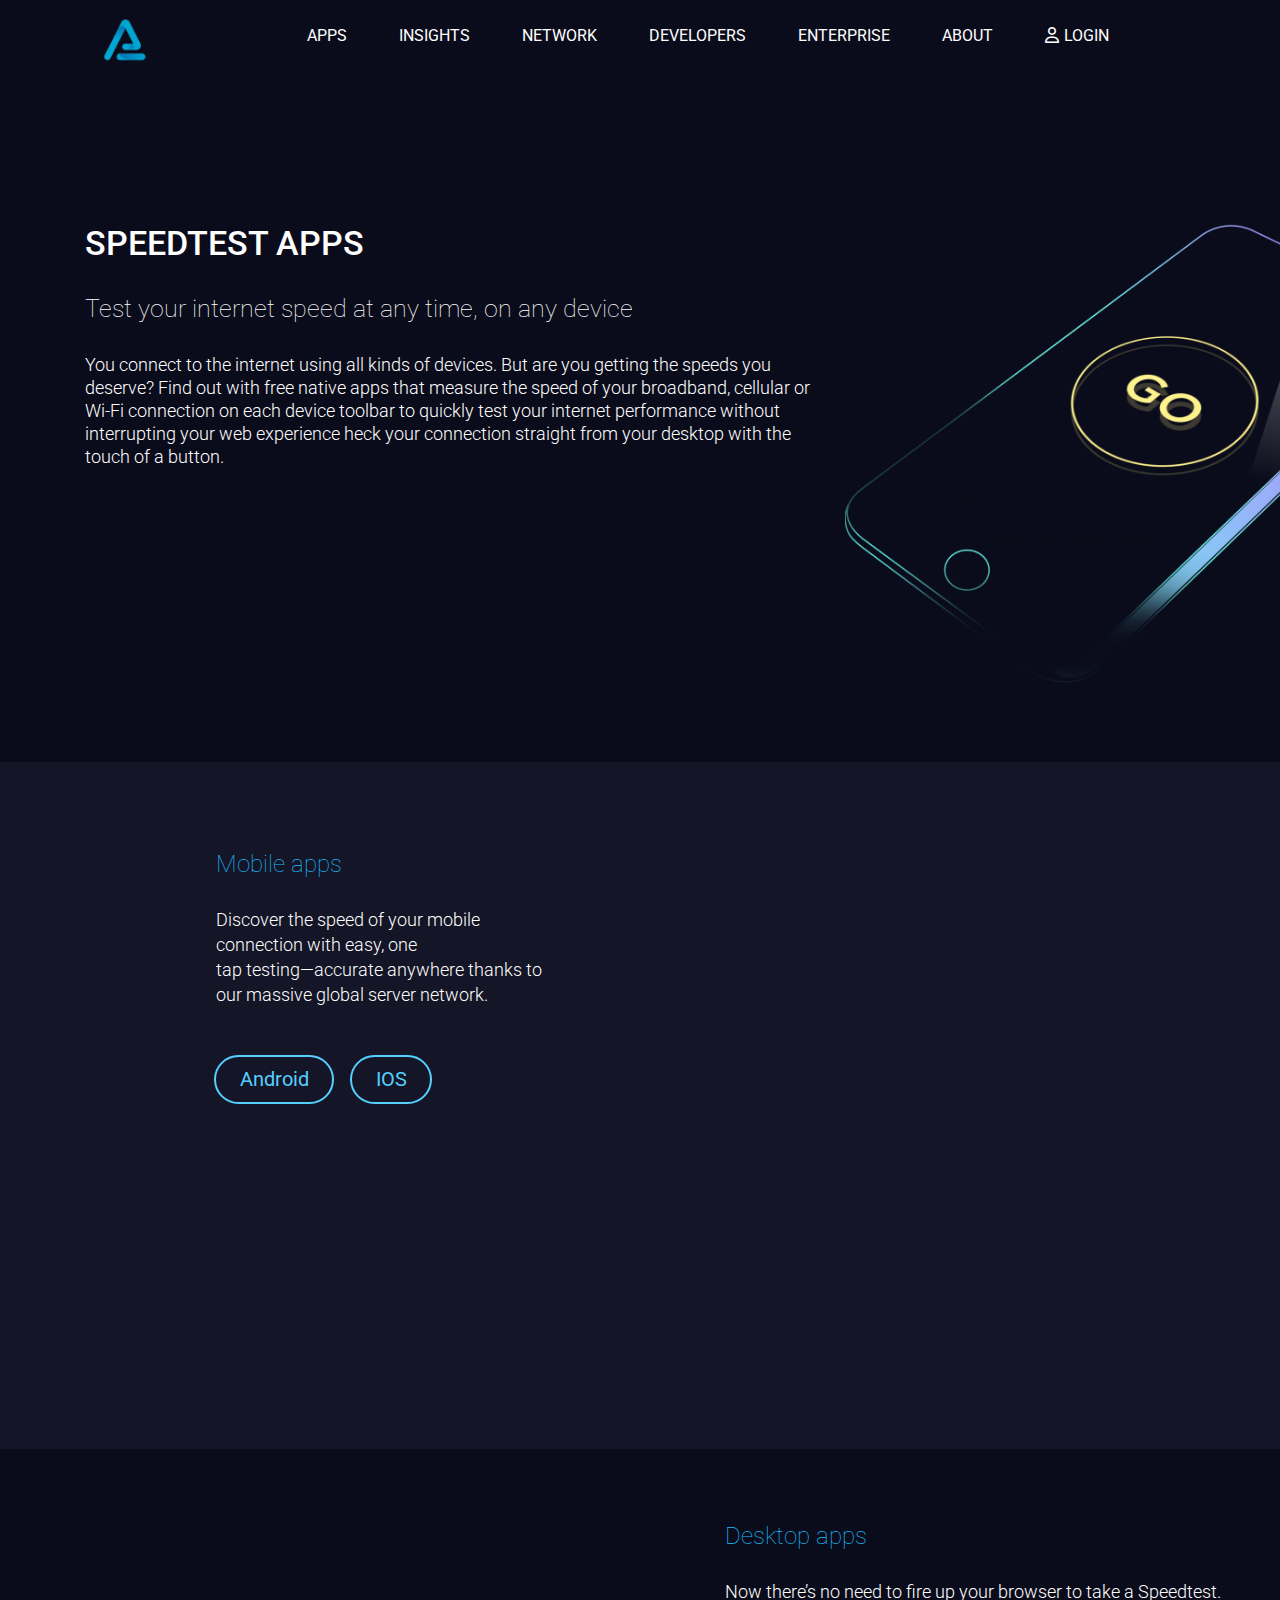
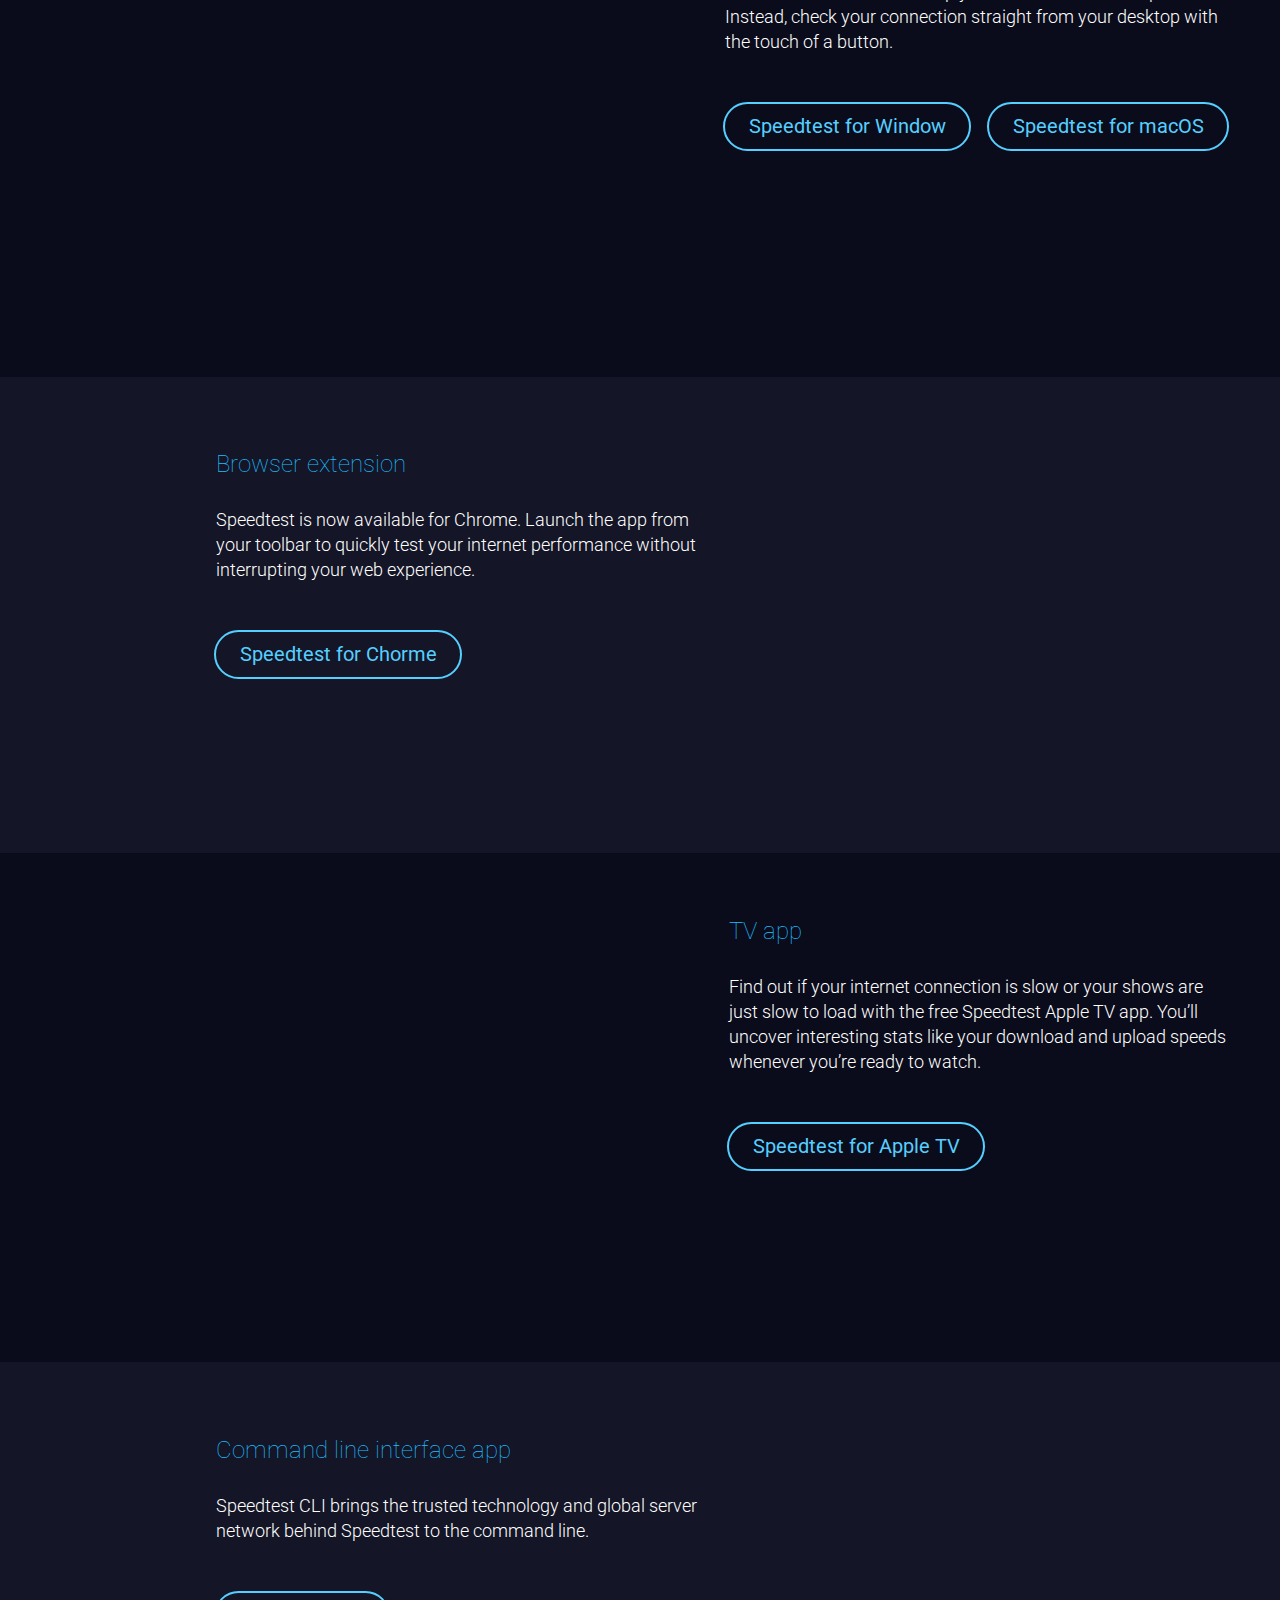
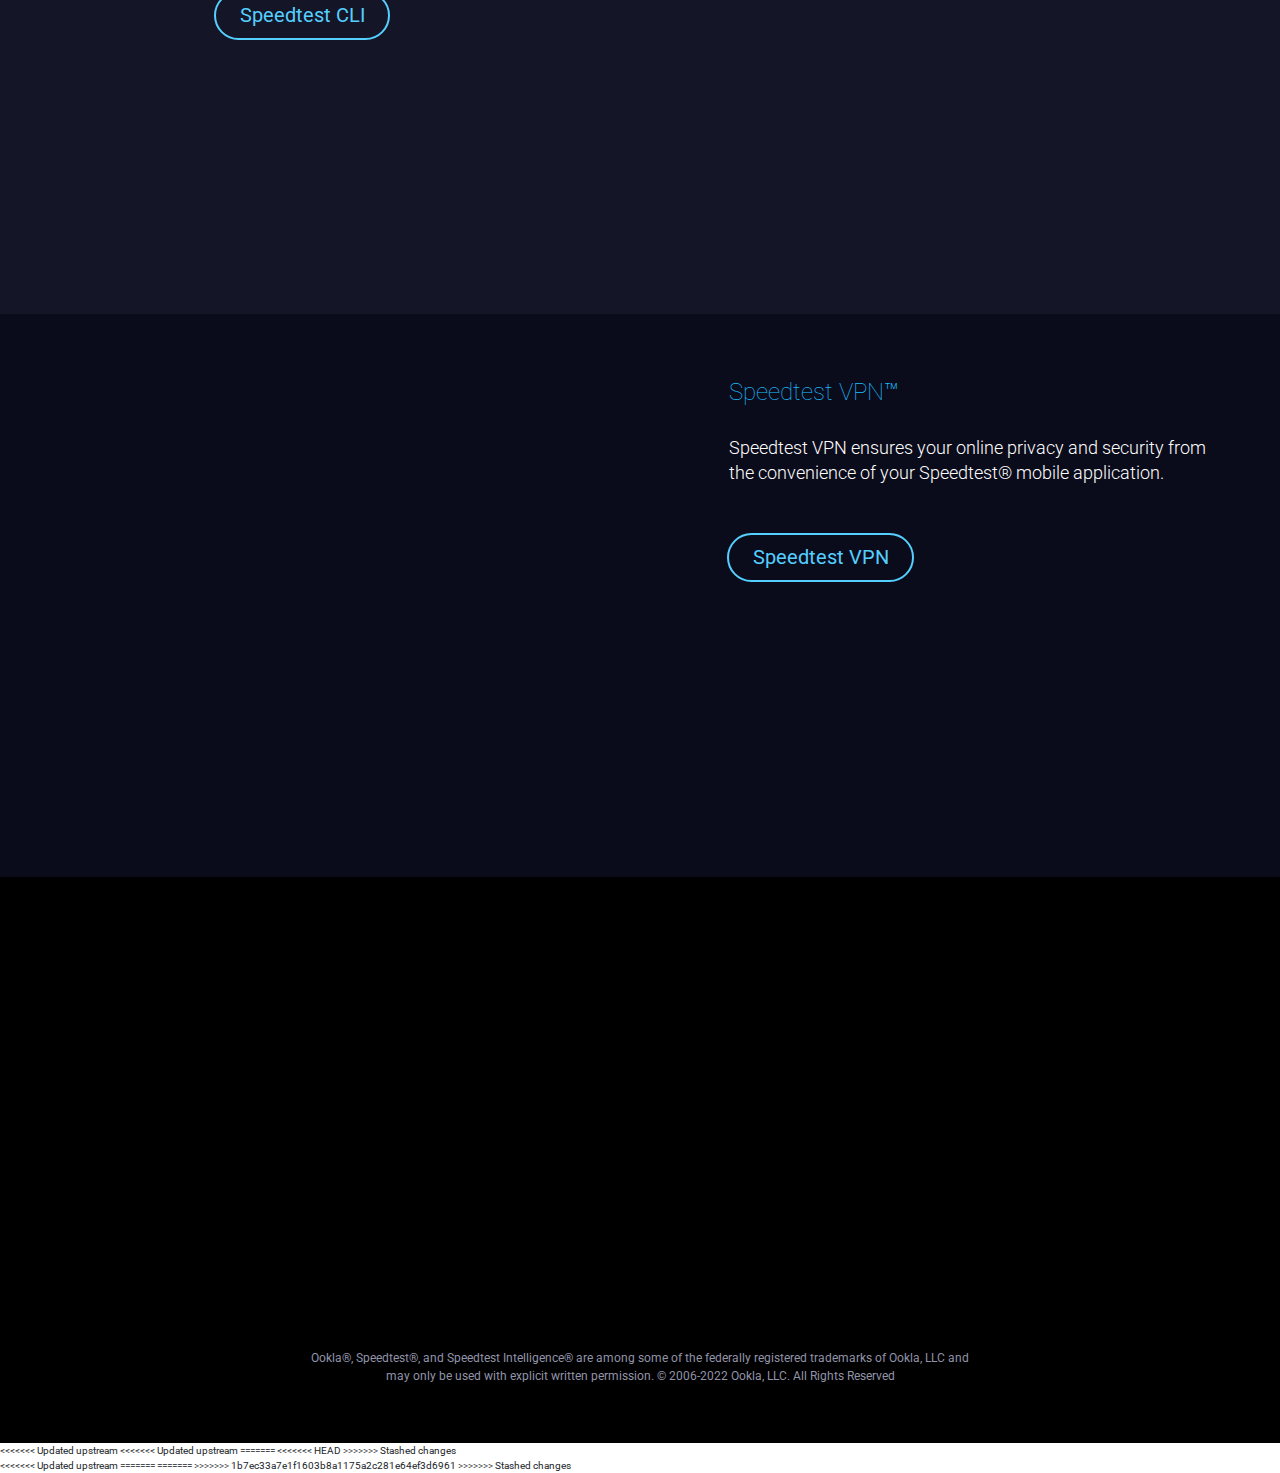
==== commit 397569bb: "Update index.html" ====
--- a/index.html
+++ b/index.html
@@ -143,13 +143,13 @@
                             <div class="ap">
                                 <div class="android">
                                     <span>
-                                        <a href=""> Android</a>
+                                        <a href="android.html"> Android</a>
                                     </span>
 
                                 </div>
                                 <div class="ios">
                                     <span>
-                                        <a href=""> IOS</a>
+                                        <a href="ios.html"> IOS</a>
                                     </span>
                                 </div>
                             </div>
@@ -180,10 +180,10 @@
                             </p>
                             <div class="ap">
                                 <div class="btn-app">
-                                    <span><a href="">Speedtest for Window</a> </span>
+                                    <span><a href="android.html">Speedtest for Window</a> </span>
                                 </div>
                                 <div class="btn-app">
-                                    <span><a href="">Speedtest for macOS</a></span>
+                                    <span><a href="ios.html">Speedtest for macOS</a></span>
                                 </div>
                             </div>
                         </div>
@@ -430,9 +430,116 @@
             delay: 100,
         });
     </script>
+<<<<<<< Updated upstream
+    <style type="text/css">
+=======
+<<<<<<< HEAD
+    <style type="text/css">
+=======
+     <style type="text/css">
+>>>>>>> 1b7ec33a7e1f1603b8a1175a2c281e64ef3d6961
+>>>>>>> Stashed changes
+        .snow-container {
+            position: fixed;
+            width: 100%;
+            max-width: 100%;
+            z-index: 99999;
+            pointer-events: none;
+            overflow: hidden;
+            top: 0;
+            height: 100%;
+        }
+        
+        .snow {
+            display: block;
+            position: absolute;
+            z-index: 2;
+            top: 0;
+            right: 0;
+            bottom: 0;
+            left: 0;
+            pointer-events: none;
+            -webkit-transform: translate3d(0, -100%, 0);
+            transform: translate3d(0, -100%, 0);
+            -webkit-animation: snow linear infinite;
+            animation: snow linear infinite;
+        }
+        
+        .snow.foreground {
+            background-image: url("https://itexpress.vn/API/files/img/snow-medium.png");
+            -webkit-animation-duration: 15s;
+            animation-duration: 10s;
+        }
+        
+        .snow.foreground.layered {
+            -webkit-animation-delay: 7.5s;
+            animation-delay: 7.5s;
+        }
+        
+        .snow.middleground {
+            background-image: url(https://itexpress.vn/API/files/img/snow-medium.png);
+            -webkit-animation-duration: 20s;
+            animation-duration: 15s;
+        }
+        
+        .snow.middleground.layered {
+            -webkit-animation-delay: 10s;
+            animation-delay: 10s;
+        }
+        
+        .snow.background {
+            background-image: url(https://itexpress.vn/API/files/img/snow-medium.png);
+            -webkit-animation-duration: 25s;
+            animation-duration: 20s;
+        }
+        
+        .snow.background.layered {
+            -webkit-animation-delay: 12.5s;
+            animation-delay: 12.5s;
+        }
+        
+        @-webkit-keyframes snow {
+            0% {
+                -webkit-transform: translate3d(0, -100%, 0);
+                transform: translate3d(0, -100%, 0);
+            }
+            100% {
+                -webkit-transform: translate3d(5%, 100%, 0);
+                transform: translate3d(5%, 100%, 0);
+            }
+        }
+        
+        @keyframes snow {
+            0% {
+                -webkit-transform: translate3d(0, -100%, 0);
+                transform: translate3d(0, -100%, 0);
+            }
+            100% {
+                -webkit-transform: translate3d(5%, 100%, 0);
+                transform: translate3d(5%, 100%, 0);
+            }
+        }
+    </style>
+<<<<<<< Updated upstream
+=======
+<<<<<<< HEAD
+>>>>>>> Stashed changes
+    <div class='snow-container'>
+        <div class='snow foreground'></div>
+        <div class='snow foreground layered'></div>
+        <div class='snow middleground'></div>
+        <div class='snow middleground layered'></div>
+        <div class='snow background'></div>
+        <div class='snow background layered'></div>
+    </div>
+<<<<<<< Updated upstream
+=======
+=======
+>>>>>>> 1b7ec33a7e1f1603b8a1175a2c281e64ef3d6961
+>>>>>>> Stashed changes
     <script src="https://cdnjs.cloudflare.com/ajax/libs/popper.js/1.14.7/umd/popper.min.js" integrity="sha384-UO2eT0CpHqdSJQ6hJty5KVphtPhzWj9WO1clHTMGa3JDZwrnQq4sF86dIHNDz0W1" crossorigin="anonymous"></script>
     <script src="https://stackpath.bootstrapcdn.com/bootstrap/4.3.1/js/bootstrap.min.js" integrity="sha384-JjSmVgyd0p3pXB1rRibZUAYoIIy6OrQ6VrjIEaFf/nJGzIxFDsf4x0xIM+B07jRM" crossorigin="anonymous"></script>
     <!-- <script src="asset/js/app.js"></script> -->
 </body>
 
-</html>+</html>
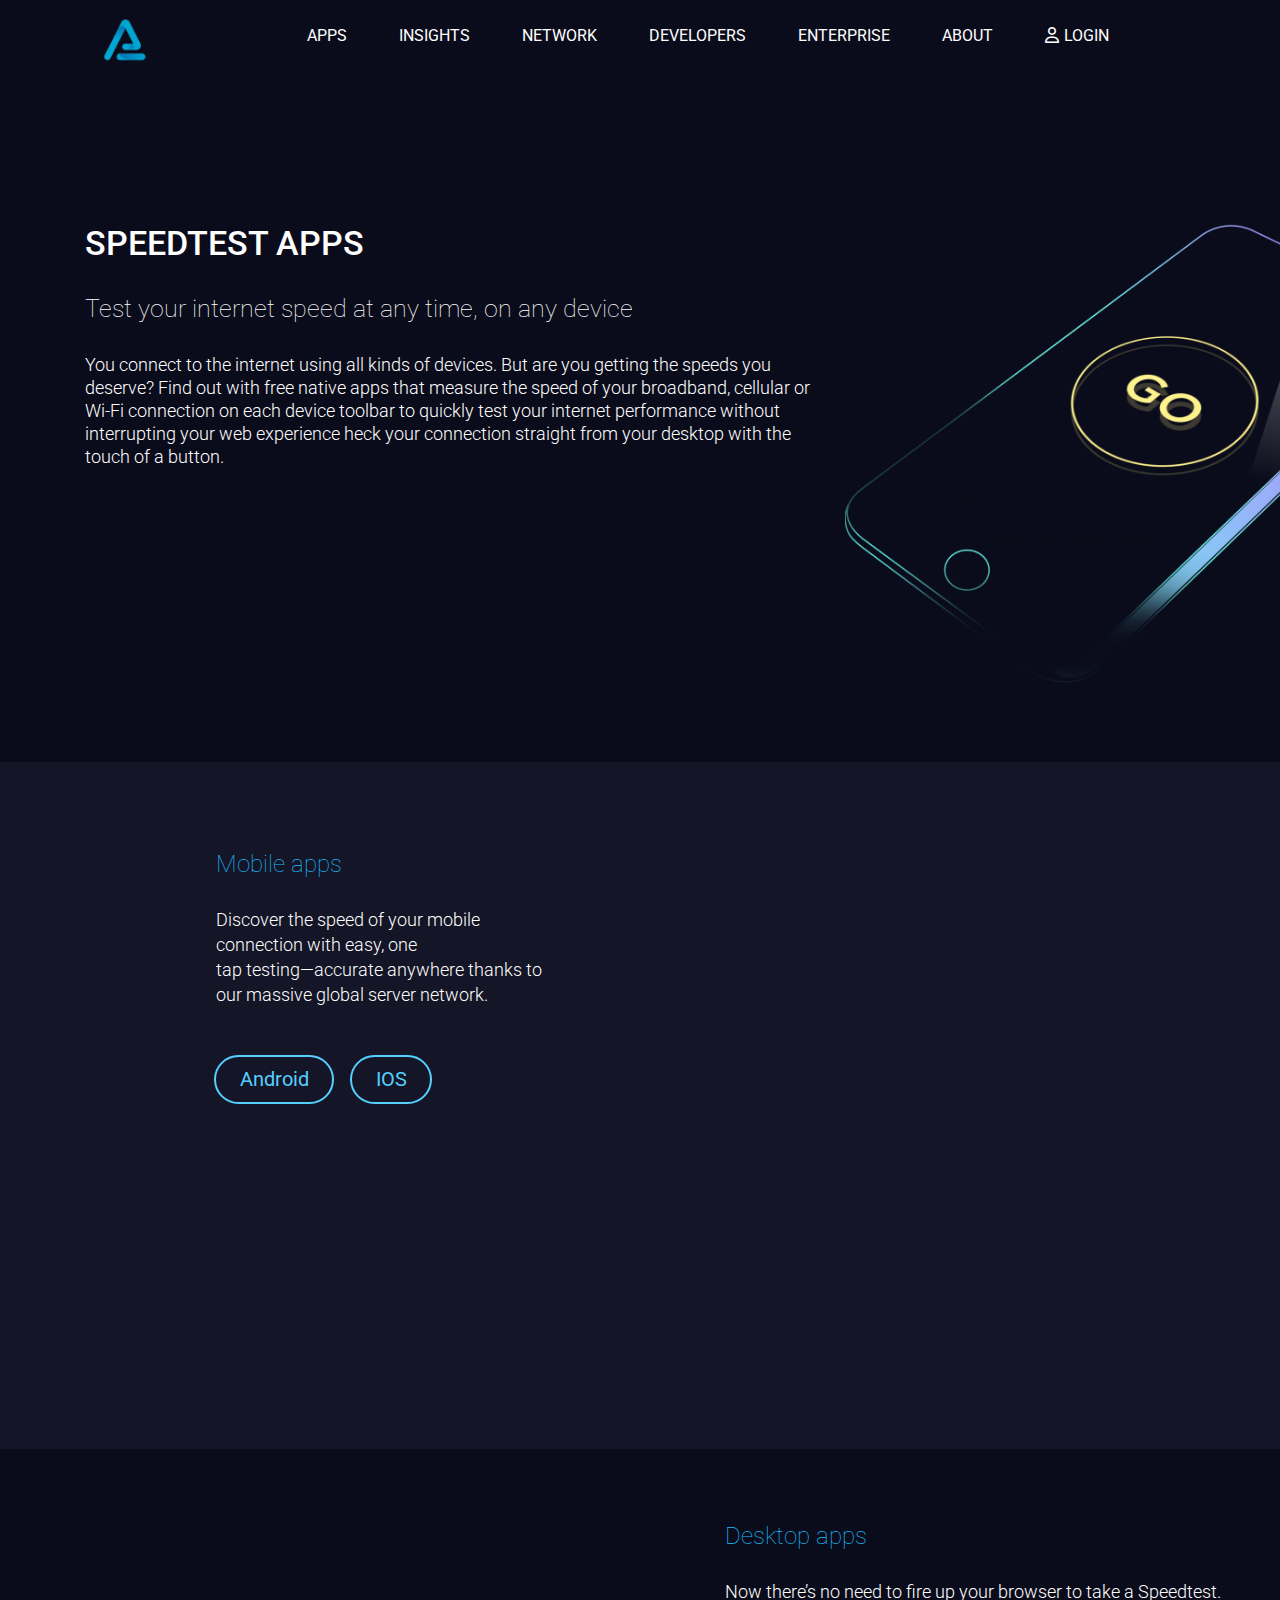
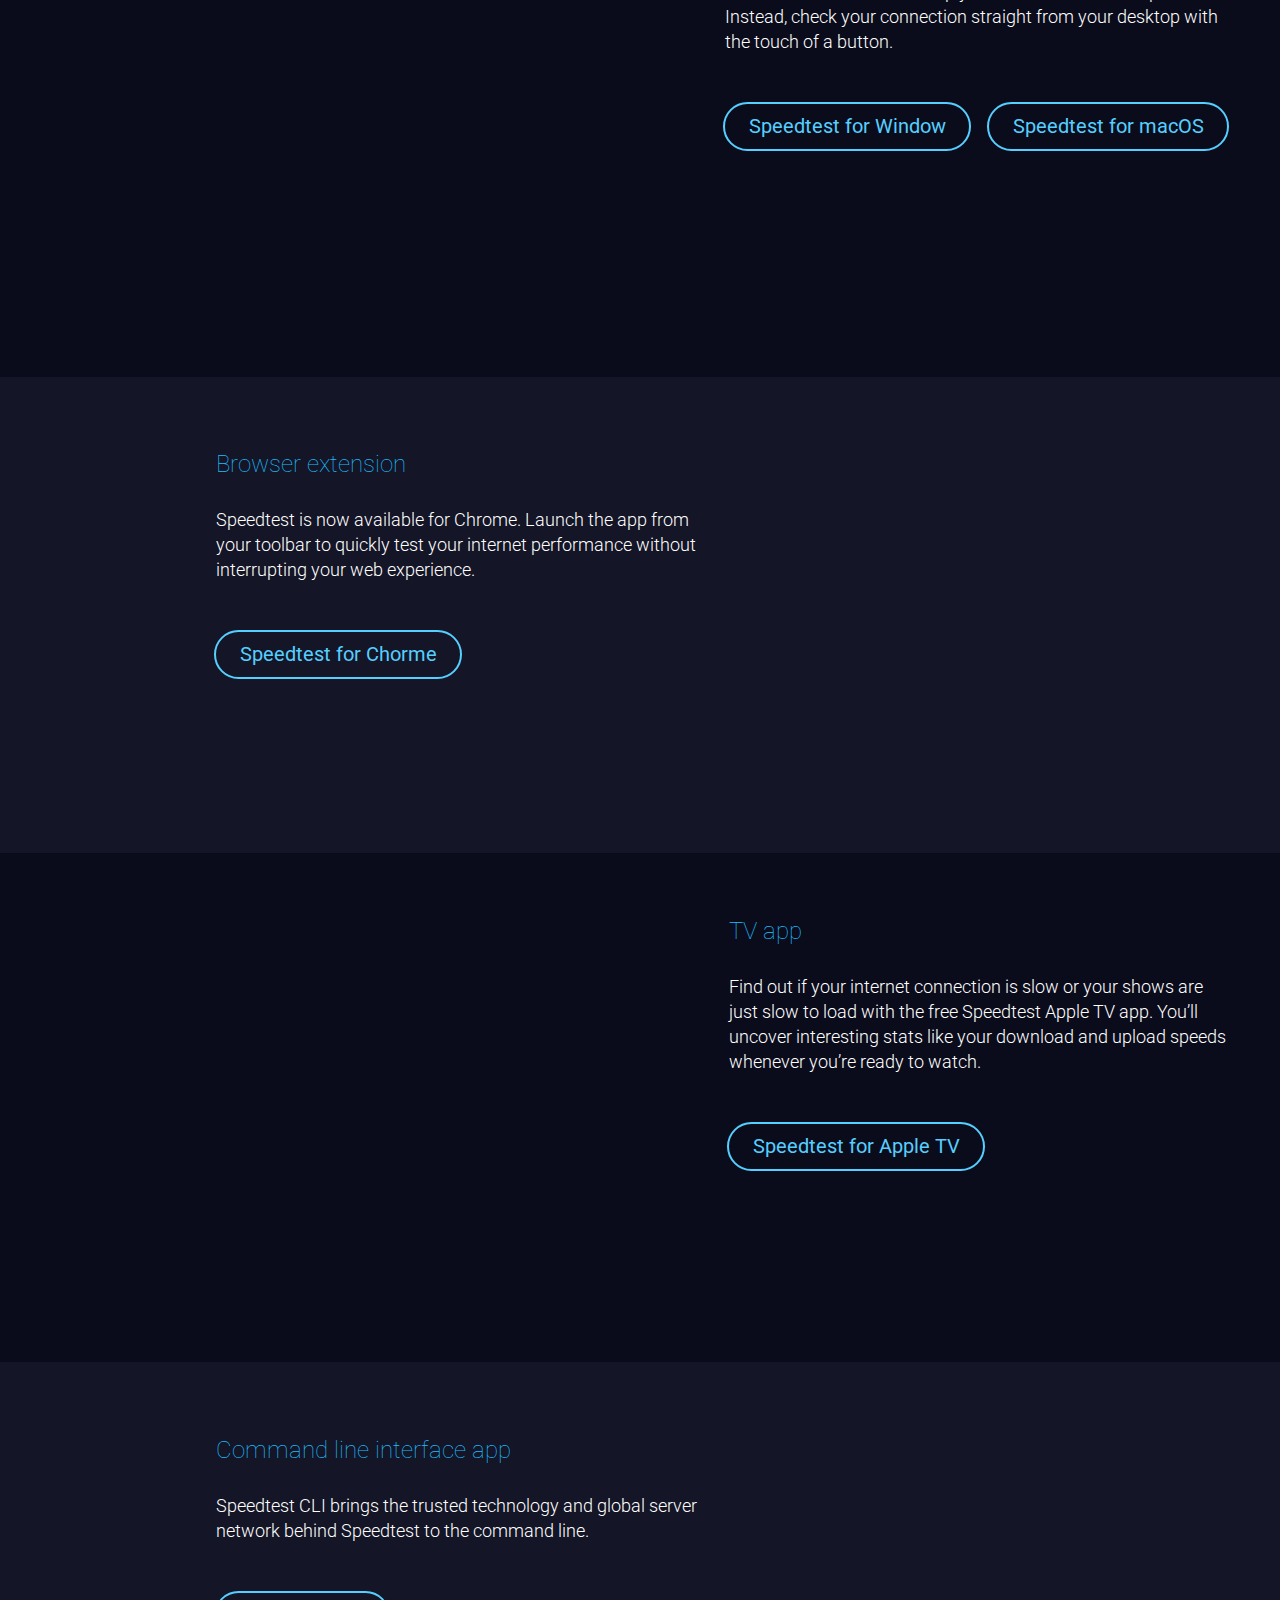
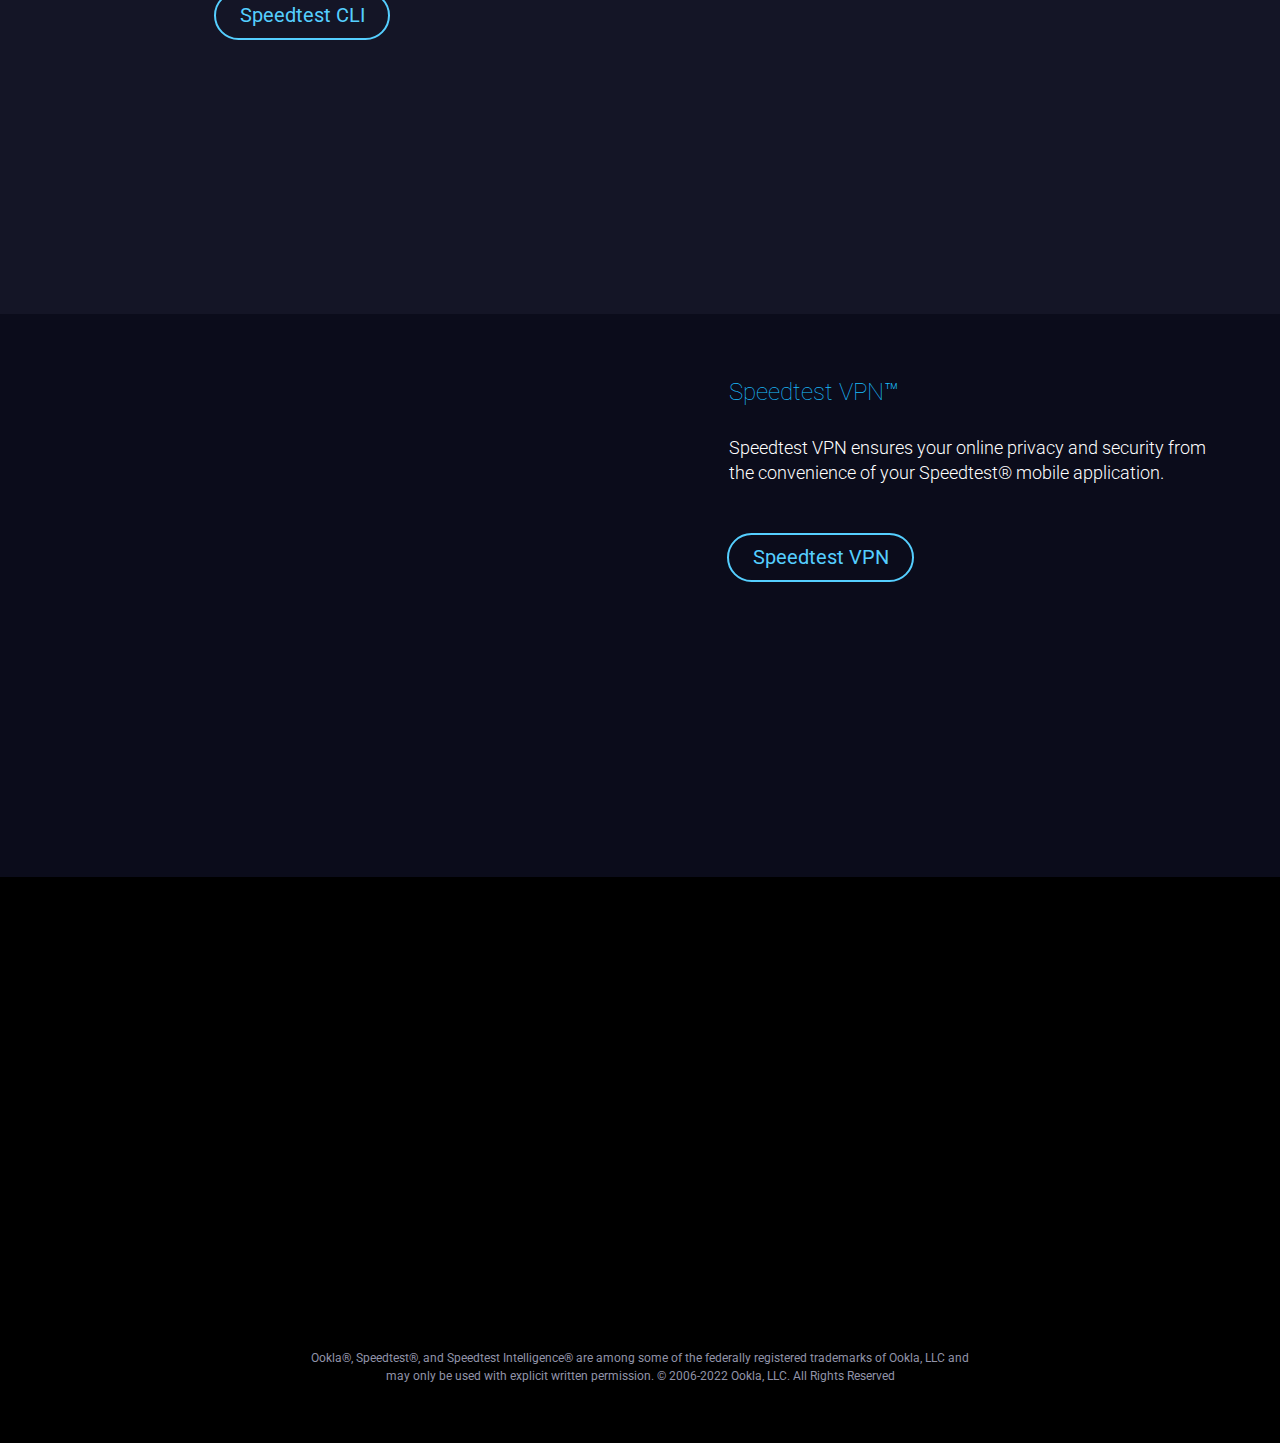
==== commit 4c739d9d: "Merge branch 'main' of https://github.com/nhatem999/nhatem999.github.io" ====
--- a/index.html
+++ b/index.html
@@ -430,15 +430,7 @@
             delay: 100,
         });
     </script>
-<<<<<<< Updated upstream
     <style type="text/css">
-=======
-<<<<<<< HEAD
-    <style type="text/css">
-=======
-     <style type="text/css">
->>>>>>> 1b7ec33a7e1f1603b8a1175a2c281e64ef3d6961
->>>>>>> Stashed changes
         .snow-container {
             position: fixed;
             width: 100%;
@@ -520,10 +512,6 @@
             }
         }
     </style>
-<<<<<<< Updated upstream
-=======
-<<<<<<< HEAD
->>>>>>> Stashed changes
     <div class='snow-container'>
         <div class='snow foreground'></div>
         <div class='snow foreground layered'></div>
@@ -532,14 +520,9 @@
         <div class='snow background'></div>
         <div class='snow background layered'></div>
     </div>
-<<<<<<< Updated upstream
-=======
-=======
->>>>>>> 1b7ec33a7e1f1603b8a1175a2c281e64ef3d6961
->>>>>>> Stashed changes
     <script src="https://cdnjs.cloudflare.com/ajax/libs/popper.js/1.14.7/umd/popper.min.js" integrity="sha384-UO2eT0CpHqdSJQ6hJty5KVphtPhzWj9WO1clHTMGa3JDZwrnQq4sF86dIHNDz0W1" crossorigin="anonymous"></script>
     <script src="https://stackpath.bootstrapcdn.com/bootstrap/4.3.1/js/bootstrap.min.js" integrity="sha384-JjSmVgyd0p3pXB1rRibZUAYoIIy6OrQ6VrjIEaFf/nJGzIxFDsf4x0xIM+B07jRM" crossorigin="anonymous"></script>
     <!-- <script src="asset/js/app.js"></script> -->
 </body>
 
-</html>
+</html>